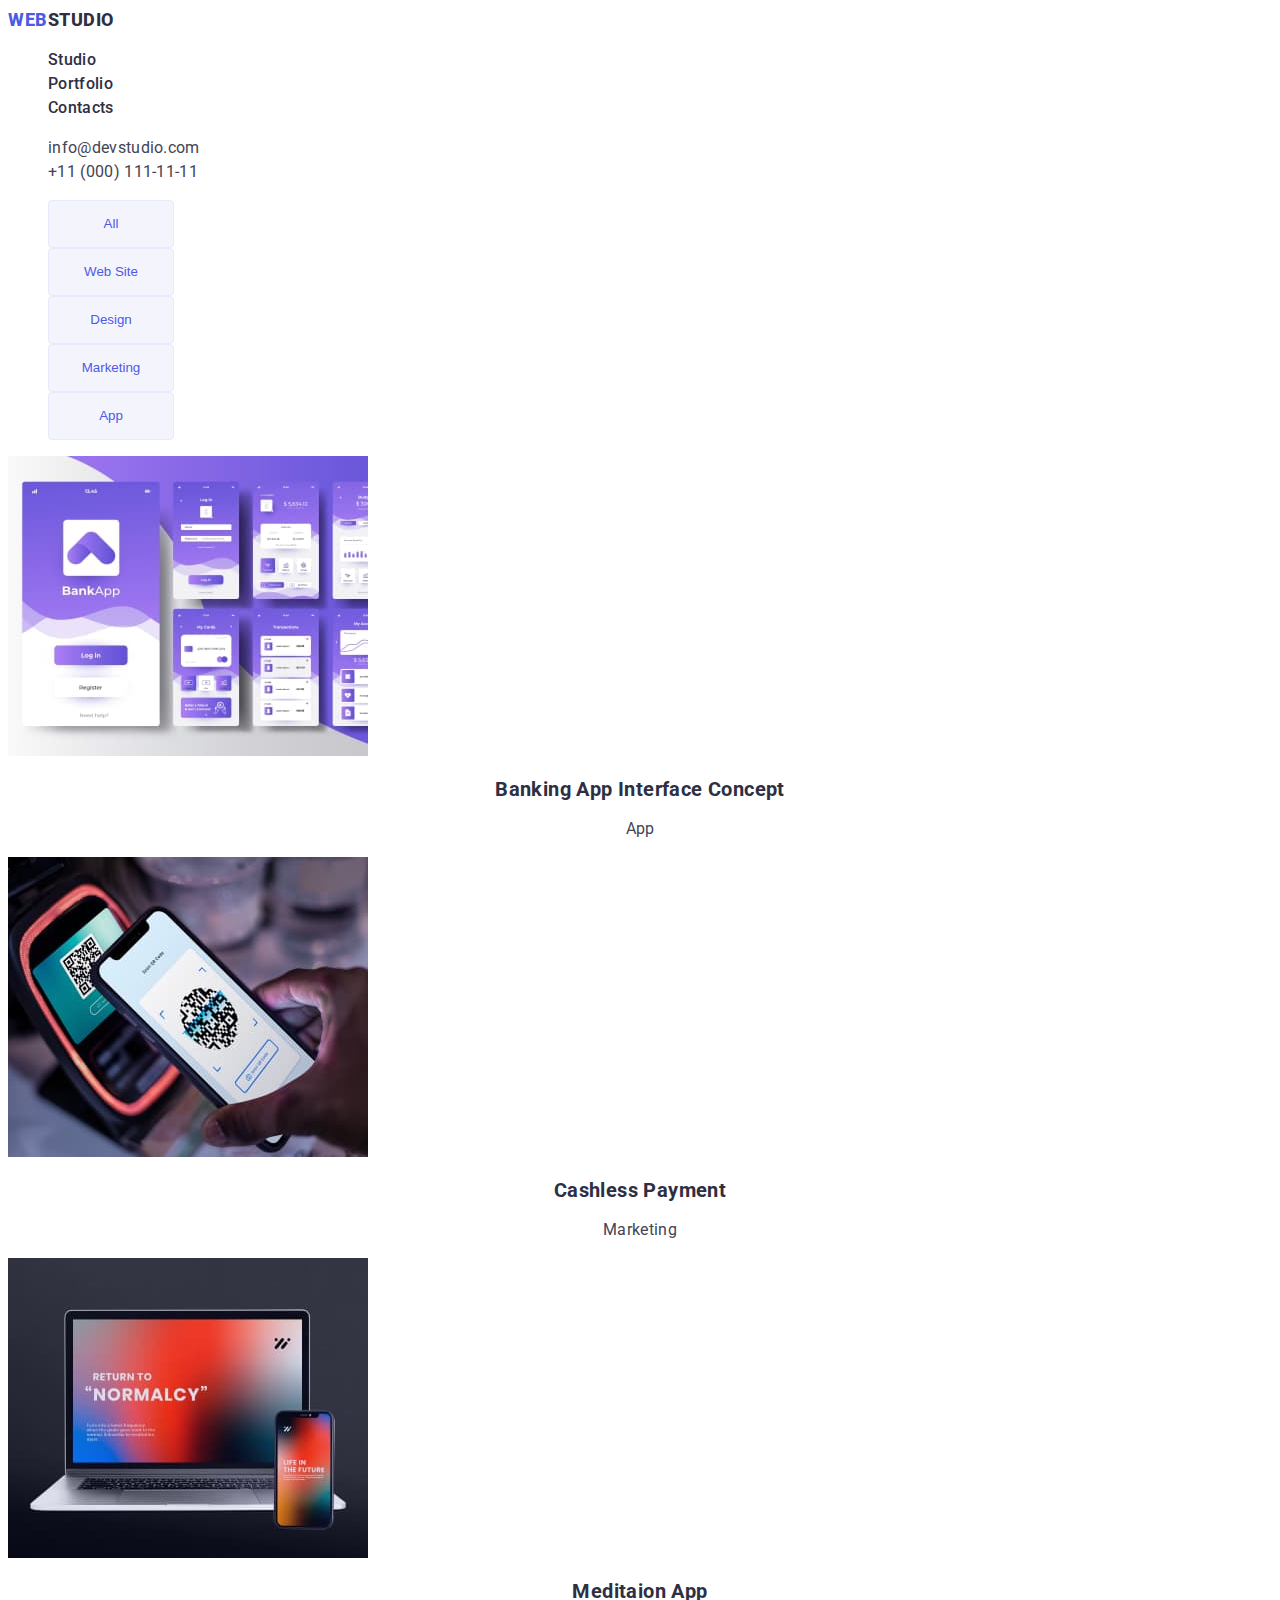
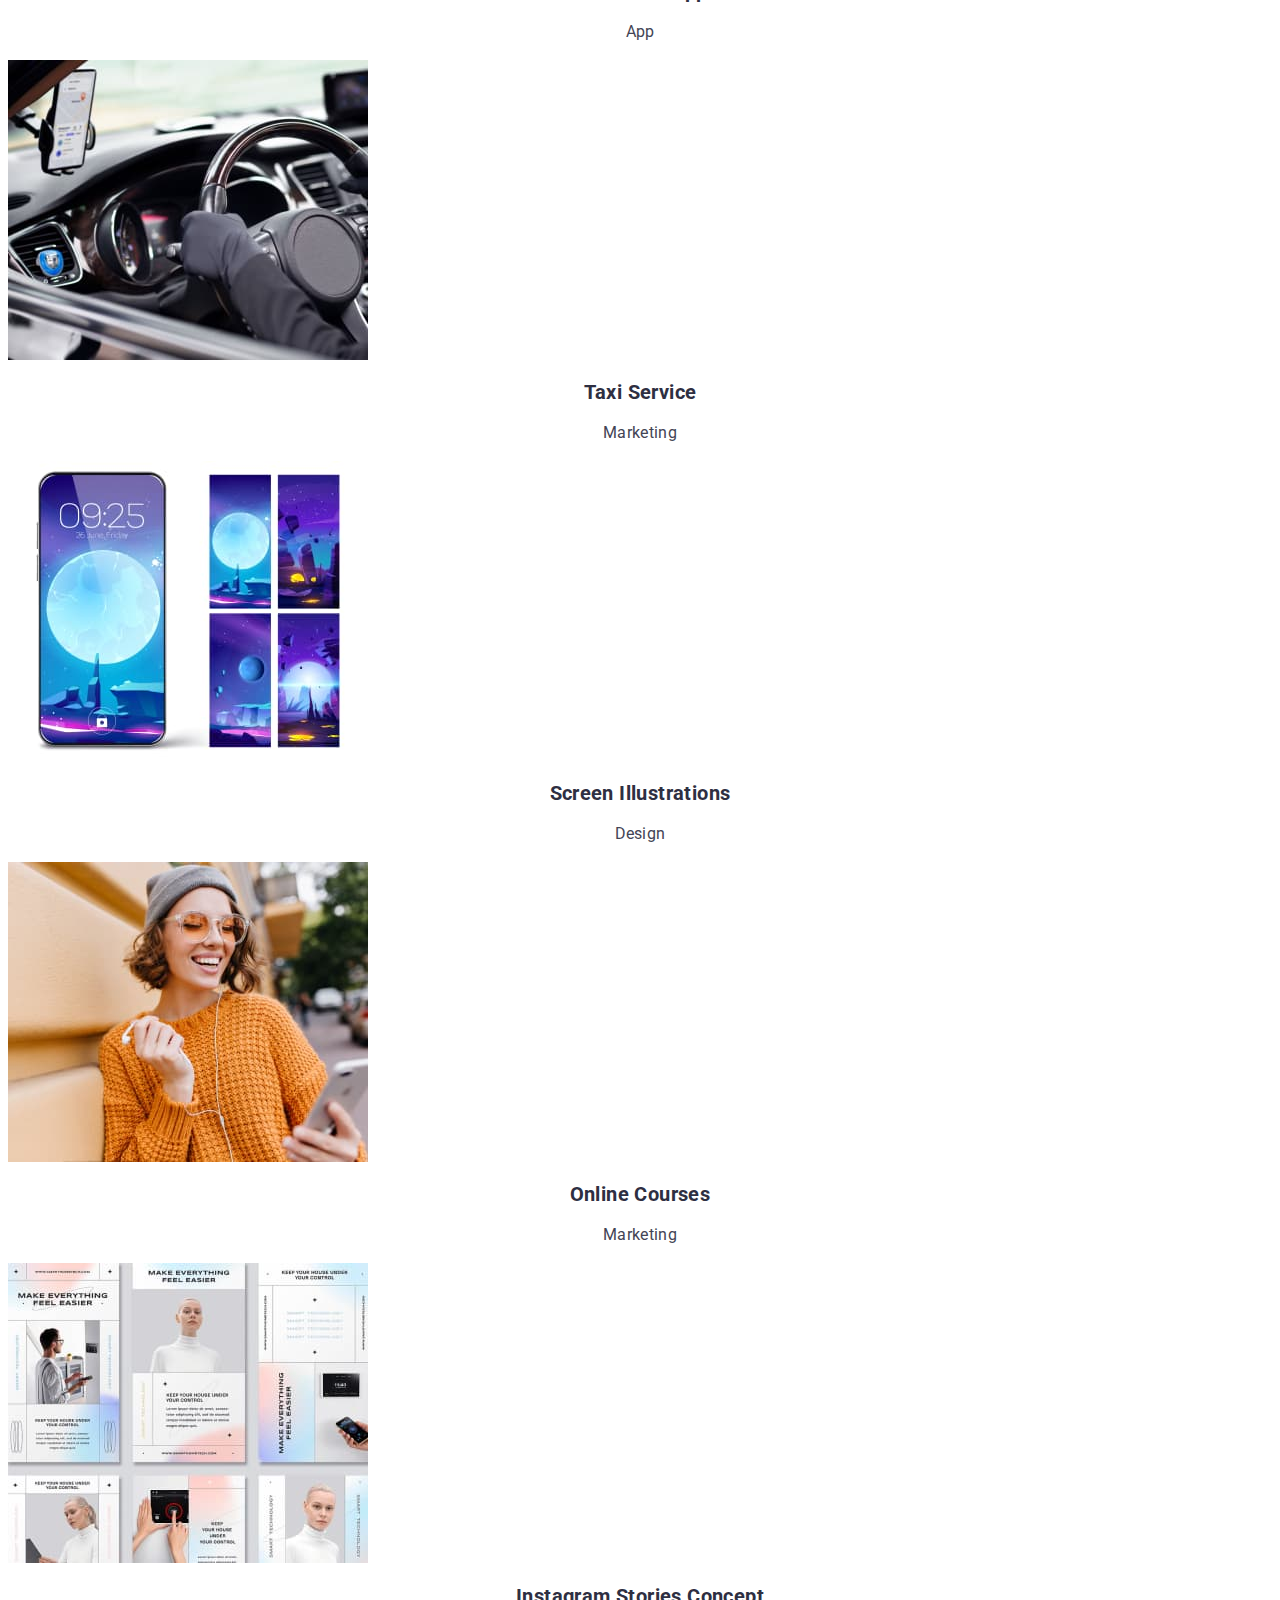
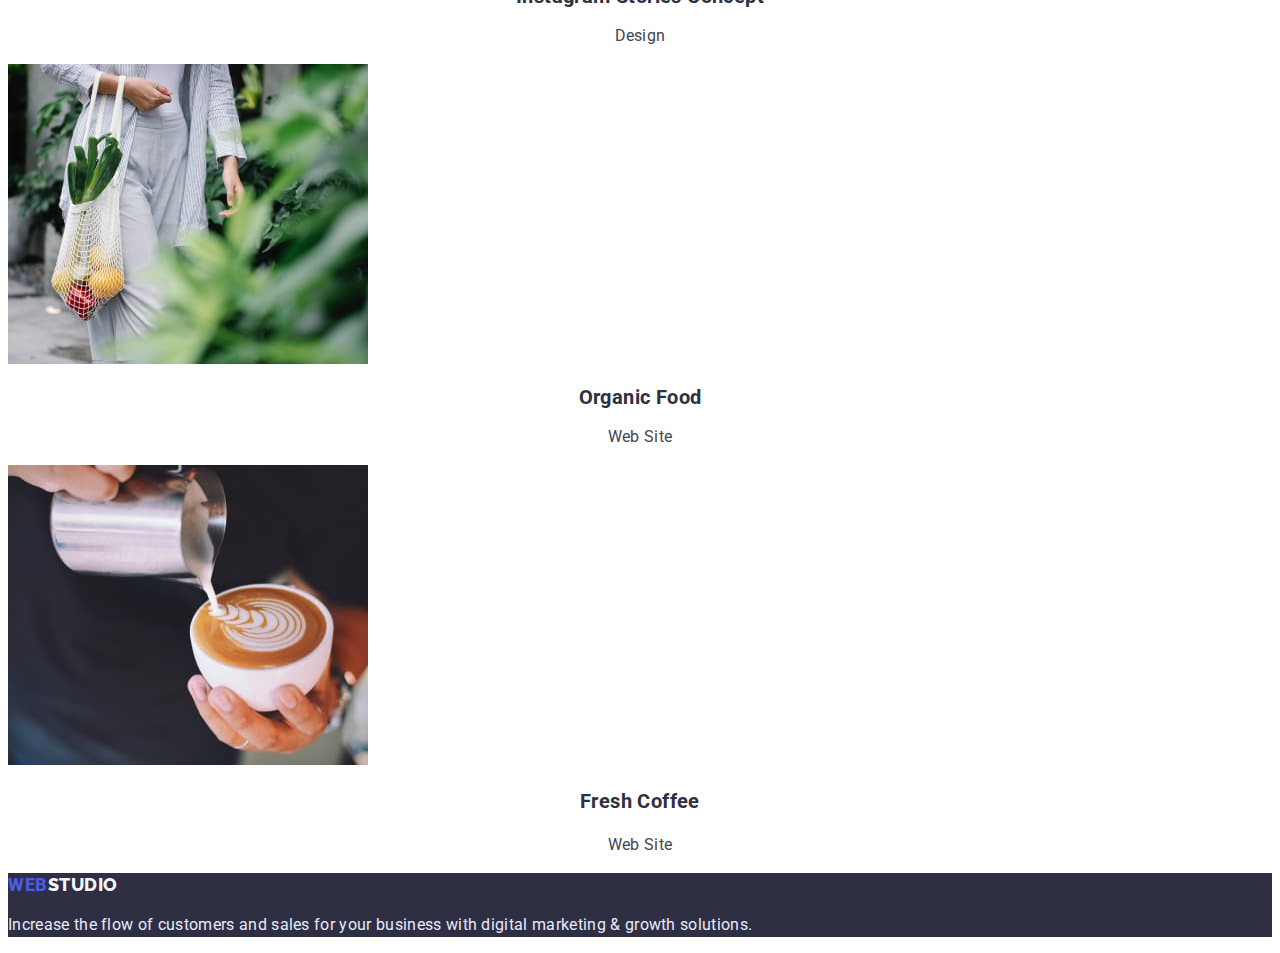
==== portfolio.html @ 678f401e "Initial commit" ====
<!DOCTYPE html>
<html lang="en">
  <head>
    <meta charset="UTF-8" />
    <meta http-equiv="X-UA-Compatible" content="IE=edge" />
    <meta name="viewport" content="width=device-width, initial-scale=1.0" />
    <title>WebStudio</title>
    <link rel="preconnect" href="https://fonts.googleapis.com" />
    <link rel="preconnect" href="https://fonts.gstatic.com" crossorigin />
    <link
      href="https://fonts.googleapis.com/css2?family=Raleway:wght@400;500;600;700;800;900&family=Roboto:wght@400;500;700;900&display=swap"
      rel="stylesheet"
    />
    <link rel="stylesheet" href="./css/styles.css" />
  </head>

  <!-- body -->
  <body>
    <header class="header">
      <nav class="menu">
        <a class="logo link" href="./index.html"
        >Web<span class="header-logo-studio">Studio</span>
      </a>
        <ul class="list">
          <li class="menu-item">
            <a class="menu-link link" href="./index.html">Studio</a>
          </li>
          <li class="menu-item">
            <a class="menu-link link" href="./portfolio.html">Portfolio</a>
          </li>
          <li class="menu-item">
            <a class="menu-link link" href="">Contacts</a>
          </li>
        </ul>
      </nav>

      <!-- contacts -->
      <address class="address">
        <ul class="list">
          <li>
            <a class="mail link" href="mailto:info@devstudio.com"
              >info@devstudio.com</a
            >
          </li>
          <li>
            <a class="phone-number link" href="tel:+110001111111"
              >+11 (000) 111-11-11</a
            >
          </li>
        </ul>
      </address>
    </header>
<!-- MAIN -->
    <main>
      <h1 hidden>Portfolio</h1>
      <section>
        <ul class="list">
          <li><button class="portfolio-buttons" type="button">All</button></li>
          <li><button class="portfolio-buttons" type="button">Web Site</button></li>
          <li><button class="portfolio-buttons" type="button">Design</button></li>
          <li><button class="portfolio-buttons" type="button">Marketing</button></li>
          <li><button class="portfolio-buttons" type="button">App</button></li>
        </ul>

        <ui class="list">
          <li>
            <img
              src="./images/project/banking-app.jpg"
              alt="Banking App Interface"
              width="360"
              height="300"
            />
            <h2 class="team-text">Banking App Interface Concept</h2>
            <p class="team-secondary-text">App</p>
          </li>
          <li>
            <img
              src="./images/project/cashless-payment.jpg"
              alt="bank terminal"
              width="360"
              height="300"
            />
            <h2 class="team-text">Cashless Payment</h2>
            <p class="team-secondary-text">Marketing</p>
          </li>
          <li>
            <img
              src="./images/project/meditaion.jpg"
              alt="app"
              width="360"
              height="300"
            />
            <h2 class="team-text">Meditaion App</h2>
            <p class="team-secondary-text">App</p>
          </li>
          <li>
            <img
              src="./images/project/driver.jpg"
              alt="the driver"
              width="360"
              height="300"
            />
            <h2 class="team-text">Taxi Service</h2>
            <p class="team-secondary-text">Marketing</p>
          </li>
          <li>
            <img
              src="./images/project/cellphone.jpg"
              alt="Screen Illustrations"
              width="360"
              height="300"
            />
            <h2 class="team-text">Screen Illustrations</h2>
            <p class="team-secondary-text">Design</p>
          </li>
          <li>
            <img
              src="./images/project/girl.jpg"
              alt="happy girl"
              width="360"
              height="300"
            />
            <h2 class="team-text">Online Courses</h2>
            <p class="team-secondary-text">Marketing</p>
          </li>
          <li>
            <img
              src="./images/project/instagram.jpg"
              alt="Instagram content"
              width="360"
              height="300"
            />
            <h2 class="team-text">Instagram Stories Concept</h2>
            <p class="team-secondary-text">Design</p>
          </li>
          <li>
            <img
              src="./images/project/food.jpg"
              alt="a bag of vegetables"
              width="360"
              height="300"
            />
            <h2 class="team-text">Organic Food</h2>
            <p class="team-secondary-text">Web Site</p>
          </li>
          <li>
            <img src="./images/project/coffee.jpg" alt="coffee" />
            <h3 class="team-text">Fresh Coffee</h3>
            <p class="team-secondary-text">Web Site</p>
          </li>
        </ul>
      </section>
    </main>
    <footer class="footer">
      <a class="logo link" href="./index.html"
        >Web<span class="footer-logo-studio">Studio</span>
      </a>
      <p class="footer-text-description">
        Increase the flow of customers and sales for your business with digital
        marketing & growth solutions.
      </p>
    </footer>
  </body>
</html>
---- css/styles.css ----
/* крапка у списку */
.list {
  list-style: none;
}
/* підкреслення */
.link {
  text-decoration: none;
}
:root {
  --main-background-color: #ffffff;
  --footer-beckgrond-color: #2e2f42;
  --team-section-color: #f4f4fd;
  --hover-focus-color: #404bbf;
  --title-color: #2e2f42;
  --text-color: #434455;
  --text-footer-color: #e7e9fc;
  --blue-text-color: #4d5ae5;
}
body {
  font-family: "Roboto", sans-serif;
  font-size: 16px;

  background-color: var(--main-background-color);
}

.menu-link {
  font-weight: 500;
  font-size: 16px;
  line-height: 1.5;
  letter-spacing: 0.02em;
  color: var(--title-color);
}
.menu-link:hover,
.menu-link:focus {
  color: var(--hover-focus-color);
}

.header {
}

.pege-nav {
}
/* ===============LOGO============== */
.logo {
  font-weight: 800;
  font-size: 18px;
  line-height: 1.33;
  display: flex;
  align-items: center;
  letter-spacing: 0.03em;
  text-transform: uppercase;
  color: var(--blue-text-color);
}

.header-logo-studio {
  font-weight: 800;
  font-size: 18px;
  line-height: 1.33;
  display: flex;
  align-items: center;
  letter-spacing: 0.03em;
  text-transform: uppercase;
  color: var(--title-color);
}
.footer-logo-studio {
  font-family: "Raleway";
  font-style: normal;
  font-weight: 800;
  font-size: 18px;
  line-height: 1.33;
  display: flex;
  align-items: center;
  letter-spacing: 0.03em;
  text-transform: uppercase;
  color: var(--team-section-color);
}

/* ===============/LOGO/============== */
.menu {
}
.menu-item {
}
/* ==========Contacts========= */
.address {
  font-style: normal;
}
.phone-number {
  font-size: 16px;
  line-height: 1.5;
  letter-spacing: 0.02em;
  color: var(--text-color);
}
.phone-number:hover,
.phone-number:focus {
  color: var(--hover-focus-color);
}

.mail {
  font-size: 16px;
  line-height: 1.5;
  letter-spacing: 0.02em;
  color: var(--text-color);
}

.mail:hover,
.mail:focus {
  color: var(--hover-focus-color);
}
/* ==========/Contacts/========= */
.button-main {
  font-weight: 500;
  font-size: 16px;
  line-height: 1.5;
  display: flex;
  align-items: center;
  letter-spacing: 0.04em;
  font-family: inherit;

  color: var(--main-background-color);
  background: var(--blue-text-color);
  box-shadow: 0px 4px 4px rgba(0, 0, 0, 0.15);
  border-radius: 4px;
  cursor: pointer;
}
.button-main:hover,
.button-main:focus {
  background: var(--hover-focus-color);
  box-shadow: 0px 4px 4px rgba(0, 0, 0, 0.15);
  border-radius: 4px;
}

.section-hero {
  background: var(--title-color);
}
.text-hero {
  font-weight: 700;
  font-size: 56px;
  line-height: 1.07;
  text-align: center;
  letter-spacing: 0.02em;
  color: var(--main-background-color);
}
.title-text {
  font-size: 36px;
  line-height: 1.11;
  text-align: center;
  letter-spacing: 0.02em;
  text-transform: capitalize;
  color: var(--title-color);
  text-align: center;
  text-transform: capitalize;
}

/* component */
.title-description {
  font-weight: 500;
  font-size: 20px;
  line-height: 1.2;
  letter-spacing: 0.02em;
  color: var(--title-color);
}

.text-description {
  font-weight: 400;
  font-size: 16px;
  line-height: 1.5;
  letter-spacing: 0.02em;
  color: var(--text-color);
}
.footer-text-description {
  font-weight: 400;
  font-size: 16px;
  line-height: 1.5;
  letter-spacing: 0.02em;
  color: var(--text-footer-color);
}
.footer {
  background-color: var(--footer-beckgrond-color);
}
/* ==============Team============ */
.team-section {
  background-color: var(--team-section-color);
}
.team-img {
  background-color: var(--main-background-color);
}
.team-text {
  font-size: 20px;
  line-height: 1.2;
  text-align: center;
  letter-spacing: 0.02em;
  color: var(--title-color);
}
.team-secondary-text {
  font-size: 16px;
  line-height: 1.5;
  text-align: center;
  letter-spacing: 0.02em;
  color: var(--text-color);
}

/* ========== portfolio========= */
.portfolio-buttons {
  color: var(--blue-text-color);
  display: flex;
  flex-direction: row;
  justify-content: center;
  align-items: center;
  padding: 12px 24px;
  width: 126px;
  height: 48px;
  background: var(--team-section-color);
  border: 1px solid var(--text-footer-color);
  border-radius: 4px;
  cursor: pointer;
}

.portfolio-buttons:hover,
.portfolio-buttons:focus {
  color: var(--main-background-color);
  background: var(--hover-focus-color);
  box-shadow: 0px 3px 1px rgba(0, 0, 0, 0.1), 0px 2px 1px rgba(0, 0, 0, 0.08),
    0px 2px 2px rgba(0, 0, 0, 0.12);
  border-radius: 4px;
}
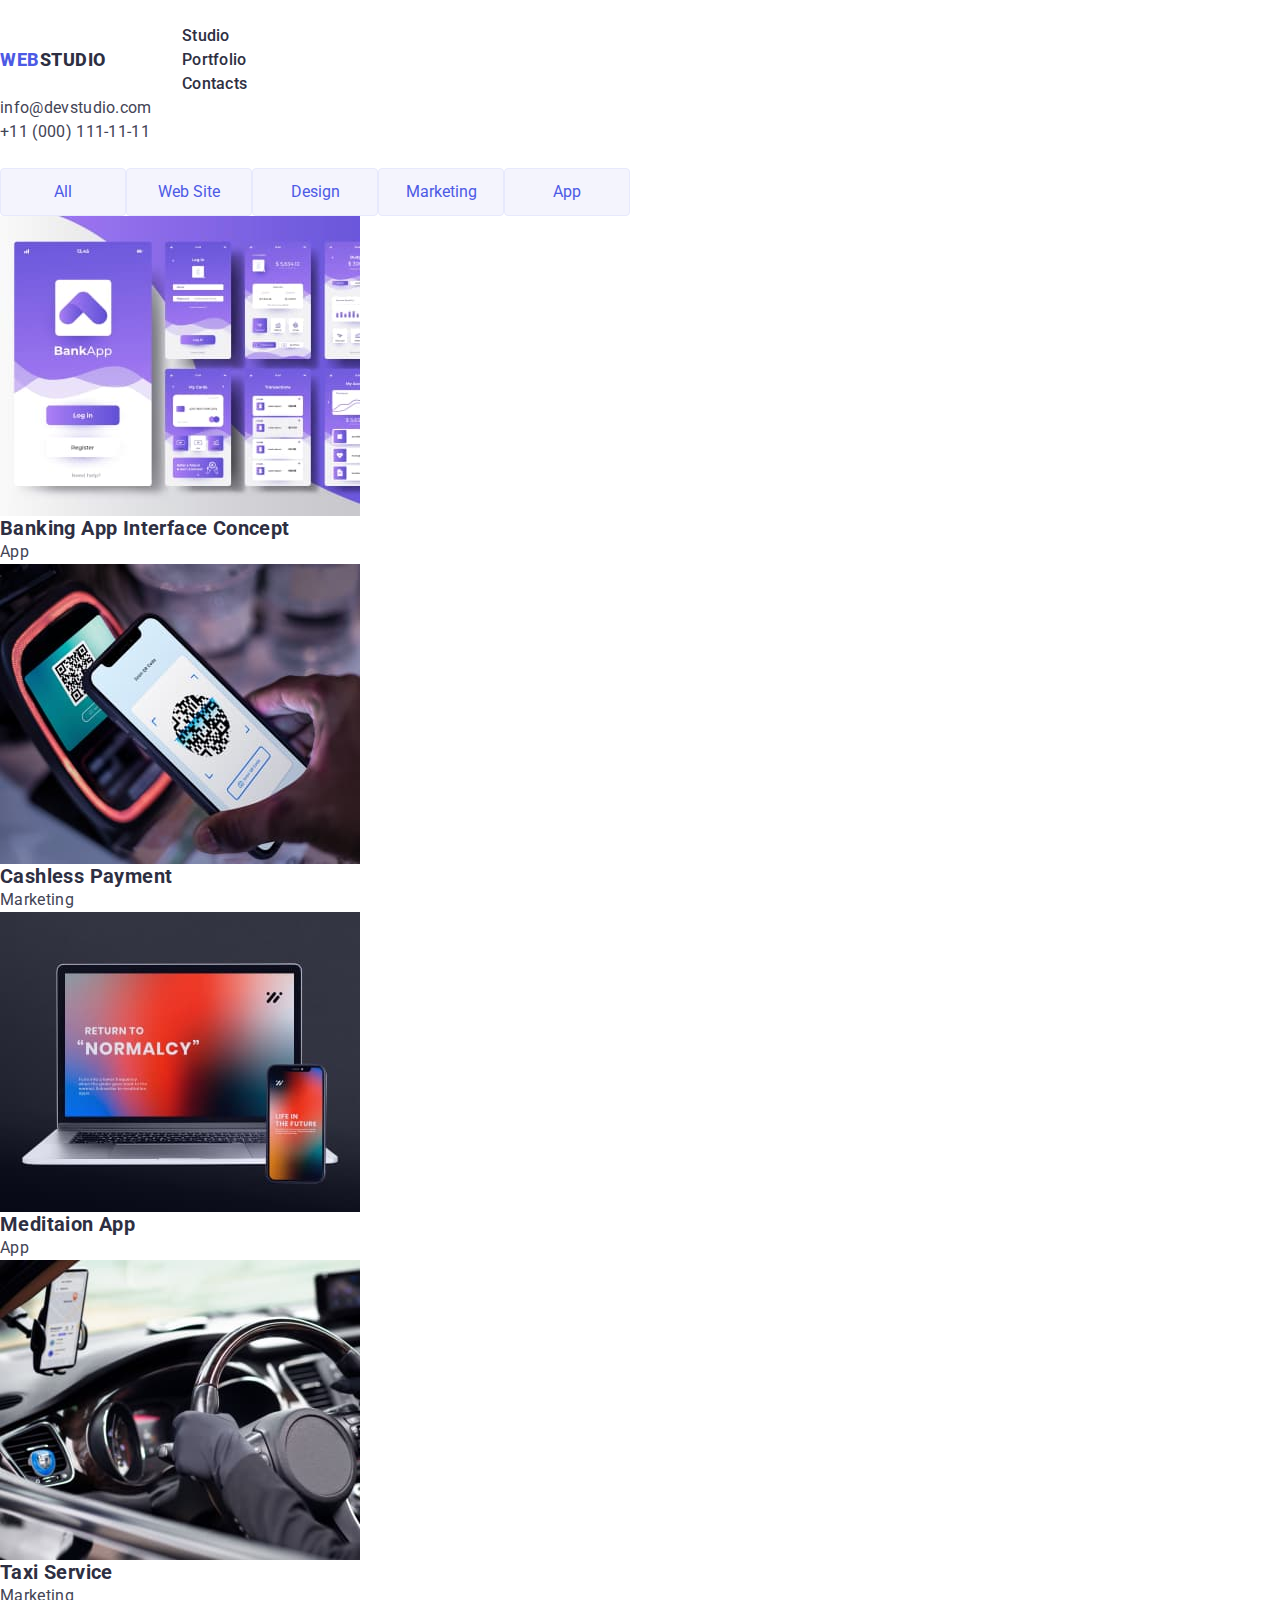
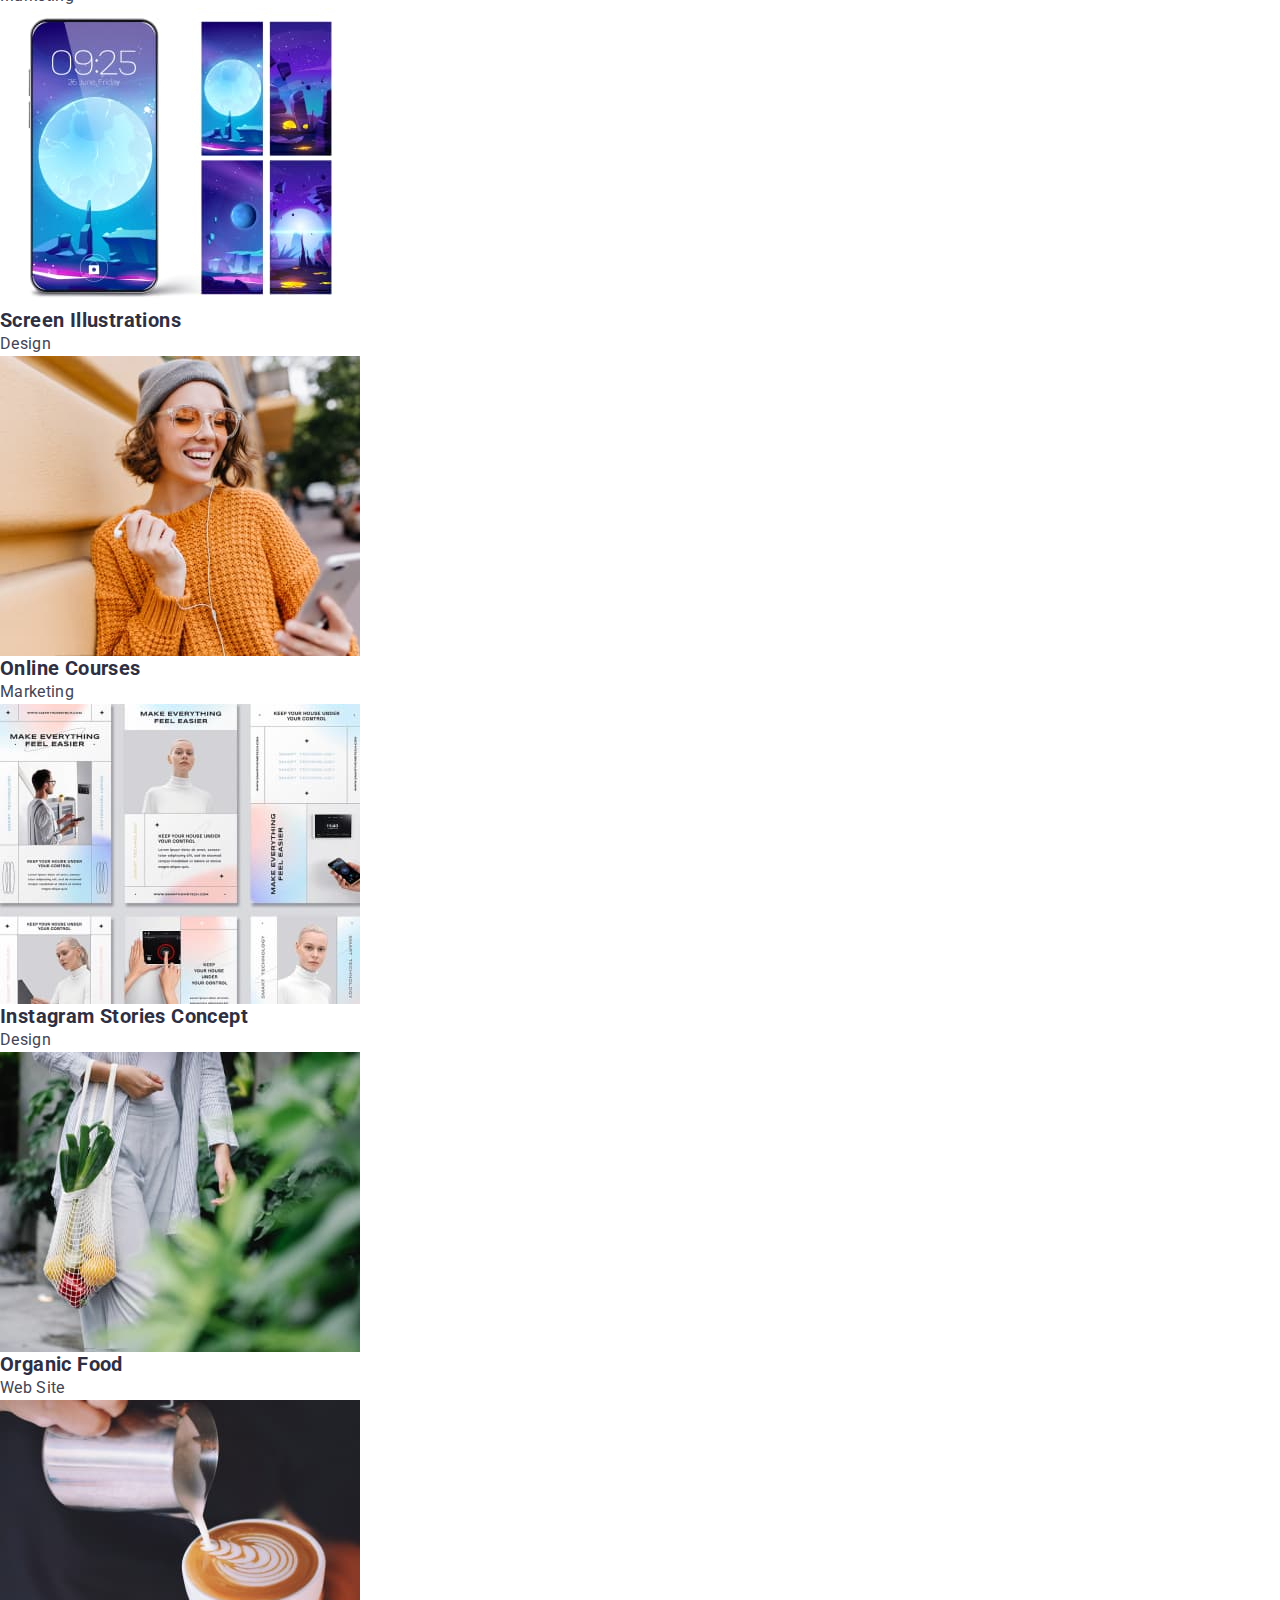
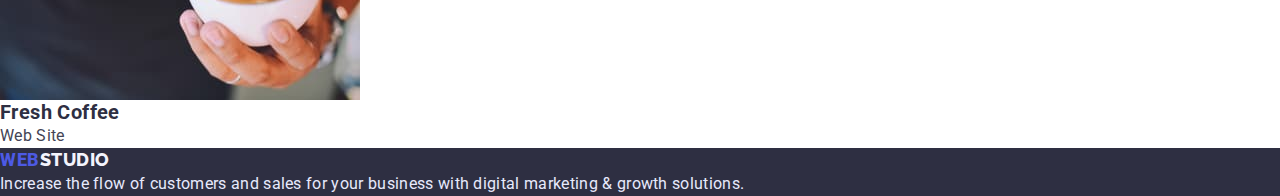
==== commit b6870889: "зміни" ====
--- a/portfolio.html
+++ b/portfolio.html
@@ -5,6 +5,9 @@
     <meta http-equiv="X-UA-Compatible" content="IE=edge" />
     <meta name="viewport" content="width=device-width, initial-scale=1.0" />
     <title>WebStudio</title>
+    <link href="
+https://cdn.jsdelivr.net/npm/modern-normalize@1.1.0/modern-normalize.min.css
+" rel="stylesheet">
     <link rel="preconnect" href="https://fonts.googleapis.com" />
     <link rel="preconnect" href="https://fonts.gstatic.com" crossorigin />
     <link
@@ -54,7 +57,7 @@
     <main>
       <h1 hidden>Portfolio</h1>
       <section>
-        <ul class="list">
+        <ul class="list main-portfolio-button">
           <li><button class="portfolio-buttons" type="button">All</button></li>
           <li><button class="portfolio-buttons" type="button">Web Site</button></li>
           <li><button class="portfolio-buttons" type="button">Design</button></li>
--- a/css/styles.css
+++ b/css/styles.css
@@ -16,6 +16,36 @@
   --text-footer-color: #e7e9fc;
   --blue-text-color: #4d5ae5;
 }
+h1,
+h2,
+h3,
+p {
+  margin-top: 0;
+  margin-bottom: 0;
+}
+ul,
+ol {
+  margin-top: 0;
+  margin-bottom: 0;
+  padding-left: 0;
+}
+img {
+  display: block;
+}
+button {
+  cursor: pointer;
+}
+.container {
+  width: 1158px;
+  margin-left: auto;
+  margin-bottom: auto;
+  padding-left: 15px;
+  padding-right: 15px;
+}
+.paeg-header-container {
+  display: flex;
+  align-items: center;
+}
 body {
   font-family: "Roboto", sans-serif;
   font-size: 16px;
@@ -25,7 +55,6 @@
 
 .menu-link {
   font-weight: 500;
-  font-size: 16px;
   line-height: 1.5;
   letter-spacing: 0.02em;
   color: var(--title-color);
@@ -35,11 +64,6 @@
   color: var(--hover-focus-color);
 }
 
-.header {
-}
-
-.pege-nav {
-}
 /* ===============LOGO============== */
 .logo {
   font-weight: 800;
@@ -50,6 +74,7 @@
   letter-spacing: 0.03em;
   text-transform: uppercase;
   color: var(--blue-text-color);
+  margin-right: 76px;
 }
 
 .header-logo-studio {
@@ -77,15 +102,26 @@
 
 /* ===============/LOGO/============== */
 .menu {
-}
-.menu-item {
+  display: flex;
+  align-items: center;
+}
+.flex-list {
+  display: flex;
+  align-items: center;
+}
+.menu-item:not(:last-child) {
+  margin-right: 40px;
 }
 /* ==========Contacts========= */
 .address {
   font-style: normal;
+  margin-left: auto;
+}
+.header {
+  padding-top: 24px;
+  padding-bottom: 24px;
 }
 .phone-number {
-  font-size: 16px;
   line-height: 1.5;
   letter-spacing: 0.02em;
   color: var(--text-color);
@@ -96,10 +132,10 @@
 }
 
 .mail {
-  font-size: 16px;
-  line-height: 1.5;
-  letter-spacing: 0.02em;
-  color: var(--text-color);
+  line-height: 1.5;
+  letter-spacing: 0.02em;
+  color: var(--text-color);
+  margin-right: 40px;
 }
 
 .mail:hover,
@@ -109,7 +145,6 @@
 /* ==========/Contacts/========= */
 .button-main {
   font-weight: 500;
-  font-size: 16px;
   line-height: 1.5;
   display: flex;
   align-items: center;
@@ -120,7 +155,6 @@
   background: var(--blue-text-color);
   box-shadow: 0px 4px 4px rgba(0, 0, 0, 0.15);
   border-radius: 4px;
-  cursor: pointer;
 }
 .button-main:hover,
 .button-main:focus {
@@ -143,11 +177,10 @@
 .title-text {
   font-size: 36px;
   line-height: 1.11;
-  text-align: center;
+
   letter-spacing: 0.02em;
   text-transform: capitalize;
   color: var(--title-color);
-  text-align: center;
   text-transform: capitalize;
 }
 
@@ -162,14 +195,14 @@
 
 .text-description {
   font-weight: 400;
-  font-size: 16px;
+
   line-height: 1.5;
   letter-spacing: 0.02em;
   color: var(--text-color);
 }
 .footer-text-description {
   font-weight: 400;
-  font-size: 16px;
+
   line-height: 1.5;
   letter-spacing: 0.02em;
   color: var(--text-footer-color);
@@ -187,14 +220,12 @@
 .team-text {
   font-size: 20px;
   line-height: 1.2;
-  text-align: center;
   letter-spacing: 0.02em;
   color: var(--title-color);
 }
 .team-secondary-text {
-  font-size: 16px;
-  line-height: 1.5;
-  text-align: center;
+  line-height: 1.5;
+
   letter-spacing: 0.02em;
   color: var(--text-color);
 }
@@ -212,7 +243,6 @@
   background: var(--team-section-color);
   border: 1px solid var(--text-footer-color);
   border-radius: 4px;
-  cursor: pointer;
 }
 
 .portfolio-buttons:hover,
@@ -223,3 +253,6 @@
     0px 2px 2px rgba(0, 0, 0, 0.12);
   border-radius: 4px;
 }
+.main-portfolio-button {
+  display: flex;
+}
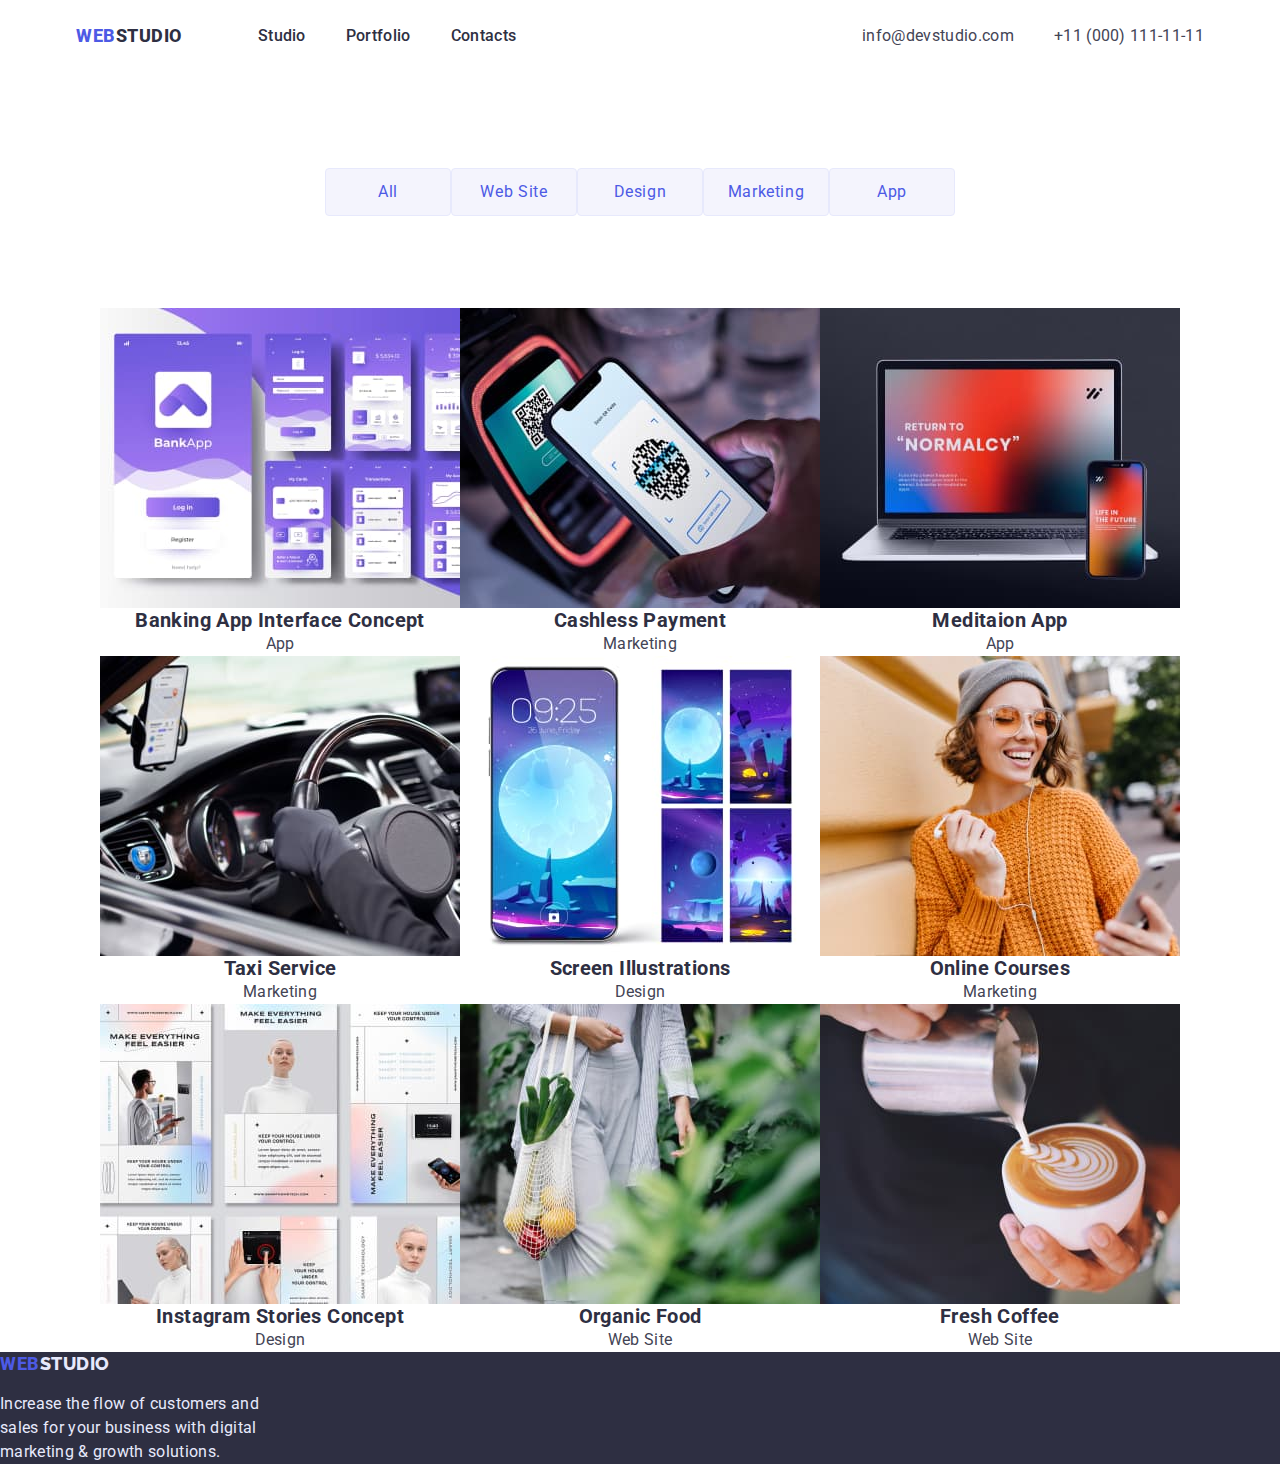
==== commit b29e8685: "main" ====
--- a/portfolio.html
+++ b/portfolio.html
@@ -20,52 +20,55 @@
   <!-- body -->
   <body>
     <header class="header">
-      <nav class="menu">
-        <a class="logo link" href="./index.html"
-        >Web<span class="header-logo-studio">Studio</span>
-      </a>
-        <ul class="list">
-          <li class="menu-item">
-            <a class="menu-link link" href="./index.html">Studio</a>
-          </li>
-          <li class="menu-item">
-            <a class="menu-link link" href="./portfolio.html">Portfolio</a>
-          </li>
-          <li class="menu-item">
-            <a class="menu-link link" href="">Contacts</a>
-          </li>
-        </ul>
-      </nav>
-
-      <!-- contacts -->
-      <address class="address">
-        <ul class="list">
-          <li>
-            <a class="mail link" href="mailto:info@devstudio.com"
-              >info@devstudio.com</a
-            >
-          </li>
-          <li>
-            <a class="phone-number link" href="tel:+110001111111"
-              >+11 (000) 111-11-11</a
-            >
-          </li>
-        </ul>
-      </address>
+      <div class="container page-header-container">
+        <nav class="menu">
+          <a class="logo link" href="./index.html"
+            >Web<span class="header-logo-studio">Studio</span>
+          </a>
+          <ul class="list flex-list">
+            <li class="menu-item">
+              <a class="menu-link link" href="./index.html">Studio</a>
+            </li>
+            <li class="menu-item">
+              <a class="menu-link link" href="./portfolio.html">Portfolio</a>
+            </li>
+            <li class="menu-item">
+              <a class="menu-link link" href="">Contacts</a>
+            </li>
+          </ul>
+        </nav>
+        <!-- contacts -->
+        <address class="address">
+          <ul class="list flex-list">
+            <li>
+              <a class="mail link" href="mailto:info@devstudio.com"
+                >info@devstudio.com</a
+              >
+            </li>
+            <li>
+              <a class="phone-number link" href="tel:+110001111111"
+                >+11 (000) 111-11-11</a
+              >
+            </li>
+          </ul>
+        </address>
+      </div>
     </header>
 <!-- MAIN -->
     <main>
       <h1 hidden>Portfolio</h1>
       <section>
-        <ul class="list main-portfolio-button">
+        <div class="portfolio-buttons-conyainer">
+        <ul class="list flex-list container">
           <li><button class="portfolio-buttons" type="button">All</button></li>
           <li><button class="portfolio-buttons" type="button">Web Site</button></li>
           <li><button class="portfolio-buttons" type="button">Design</button></li>
           <li><button class="portfolio-buttons" type="button">Marketing</button></li>
           <li><button class="portfolio-buttons" type="button">App</button></li>
         </ul>
+        </div>
 
-        <ui class="list">
+        <ui class="list flex-list container">
           <li>
             <img
               src="./images/project/banking-app.jpg"
--- a/css/styles.css
+++ b/css/styles.css
@@ -8,7 +8,7 @@
 }
 :root {
   --main-background-color: #ffffff;
-  --footer-beckgrond-color: #2e2f42;
+  --footer-beckground-color: #2e2f42;
   --team-section-color: #f4f4fd;
   --hover-focus-color: #404bbf;
   --title-color: #2e2f42;
@@ -38,18 +38,17 @@
 .container {
   width: 1158px;
   margin-left: auto;
-  margin-bottom: auto;
+  margin-right: auto;
   padding-left: 15px;
   padding-right: 15px;
 }
-.paeg-header-container {
+.page-header-container {
   display: flex;
   align-items: center;
 }
 body {
   font-family: "Roboto", sans-serif;
   font-size: 16px;
-
   background-color: var(--main-background-color);
 }
 
@@ -97,7 +96,7 @@
   align-items: center;
   letter-spacing: 0.03em;
   text-transform: uppercase;
-  color: var(--team-section-color);
+  color: var(--text-footer-color);
 }
 
 /* ===============/LOGO/============== */
@@ -108,6 +107,8 @@
 .flex-list {
   display: flex;
   align-items: center;
+  flex-wrap: wrap;
+  justify-content: center;
 }
 .menu-item:not(:last-child) {
   margin-right: 40px;
@@ -143,6 +144,26 @@
   color: var(--hover-focus-color);
 }
 /* ==========/Contacts/========= */
+
+/* ---------------HERO--------------- */
+.section-hero {
+  background: var(--title-color);
+  padding-top: 188px;
+  padding-bottom: 188px;
+}
+.text-hero {
+  font-weight: 700;
+  font-size: 56px;
+  line-height: 1.07;
+  letter-spacing: 0.02em;
+  color: var(--main-background-color);
+  margin-right: auto;
+  margin-left: auto;
+  width: 496px;
+  padding-bottom: 48px;
+  text-align: center;
+}
+
 .button-main {
   font-weight: 500;
   line-height: 1.5;
@@ -155,6 +176,12 @@
   background: var(--blue-text-color);
   box-shadow: 0px 4px 4px rgba(0, 0, 0, 0.15);
   border-radius: 4px;
+  padding-top: 16px;
+  padding-bottom: 16px;
+  padding-left: 32px;
+  padding-right: 32px;
+  margin-left: auto;
+  margin-right: auto;
 }
 .button-main:hover,
 .button-main:focus {
@@ -163,74 +190,117 @@
   border-radius: 4px;
 }
 
-.section-hero {
-  background: var(--title-color);
-}
-.text-hero {
-  font-weight: 700;
-  font-size: 56px;
-  line-height: 1.07;
-  text-align: center;
-  letter-spacing: 0.02em;
-  color: var(--main-background-color);
-}
-.title-text {
-  font-size: 36px;
-  line-height: 1.11;
-
-  letter-spacing: 0.02em;
-  text-transform: capitalize;
-  color: var(--title-color);
-  text-transform: capitalize;
-}
-
-/* component */
+/* ------------------/HERO/------------ */
+/* ==================Section2========== */
+.secondary-flex-list {
+  display: flex;
+  align-items: center;
+  justify-content: center;
+}
+.secondary-section {
+  padding-top: 120px;
+  padding-bottom: 120px;
+}
 .title-description {
   font-weight: 500;
   font-size: 20px;
   line-height: 1.2;
   letter-spacing: 0.02em;
   color: var(--title-color);
-}
-
+  margin-bottom: 8px;
+}
 .text-description {
   font-weight: 400;
-
   line-height: 1.5;
   letter-spacing: 0.02em;
   color: var(--text-color);
 }
-.footer-text-description {
-  font-weight: 400;
-
-  line-height: 1.5;
-  letter-spacing: 0.02em;
-  color: var(--text-footer-color);
-}
-.footer {
-  background-color: var(--footer-beckgrond-color);
-}
+.secondary-section-list:not(:last-child) {
+  margin-right: 24px;
+}
+
+/* ==================/Section2/======== */
+/* ============What are we doing======= */
+.works-container {
+  padding-top: 120px;
+  padding-bottom: 120px;
+}
+
+.title-text {
+  font-size: 36px;
+  line-height: 1.11;
+  letter-spacing: 0.02em;
+  text-transform: capitalize;
+  color: var(--title-color);
+  text-transform: capitalize;
+  margin-bottom: 72px;
+  margin-left: auto;
+  margin-right: auto;
+  width: 496px;
+  text-align: center;
+}
+.works-container-list:not(:last-child) {
+  margin-right: 24px;
+}
+
+/* ===========/What are we doing/====== */
+
 /* ==============Team============ */
+.team-container {
+  padding-top: 120px;
+  padding-bottom: 120px;
+}
 .team-section {
   background-color: var(--team-section-color);
 }
 .team-img {
   background-color: var(--main-background-color);
 }
+.team-img:not(:last-child) {
+  margin-right: 24px;
+}
+
 .team-text {
   font-size: 20px;
   line-height: 1.2;
   letter-spacing: 0.02em;
   color: var(--title-color);
+  margin-left: auto;
+  margin-right: auto;
+  text-align: center;
 }
 .team-secondary-text {
   line-height: 1.5;
-
   letter-spacing: 0.02em;
   color: var(--text-color);
-}
-
-/* ========== portfolio========= */
+  text-align: center;
+  margin-left: auto;
+  margin-right: auto;
+}
+.team-card-wrapper {
+  padding-top: 32px;
+}
+/* ==============/Team/============ */
+/* ============footer============= */
+.footer-text-description {
+  font-weight: 400;
+  line-height: 1.5;
+  letter-spacing: 0.02em;
+  color: var(--text-footer-color);
+  width: 264px;
+  padding-top: 16px;
+}
+.footer {
+  background-color: var(--footer-beckground-color);
+}
+.footer-container {
+  padding-top: 100px;
+  padding-bottom: 100px;
+}
+/* ============/footer/============= */
+
+/* ========== PORTFOLIO===+++====== */
+/* ===========portfolio-buttons===== */
 .portfolio-buttons {
   color: var(--blue-text-color);
   display: flex;
@@ -243,6 +313,12 @@
   background: var(--team-section-color);
   border: 1px solid var(--text-footer-color);
   border-radius: 4px;
+  line-height: 24px;
+  display: flex;
+  align-items: center;
+  text-align: center;
+  letter-spacing: 0.04em;
+  color: #4d5ae5;
 }
 
 .portfolio-buttons:hover,
@@ -253,6 +329,9 @@
     0px 2px 2px rgba(0, 0, 0, 0.12);
   border-radius: 4px;
 }
-.main-portfolio-button {
-  display: flex;
-}
+.portfolio-buttons-conyainer {
+  padding-top: 96px;
+  padding-bottom: 92px;
+}
+/* ===========//portfolio-buttons//===== */
+/* ==========//PORTFOLIO//============ */
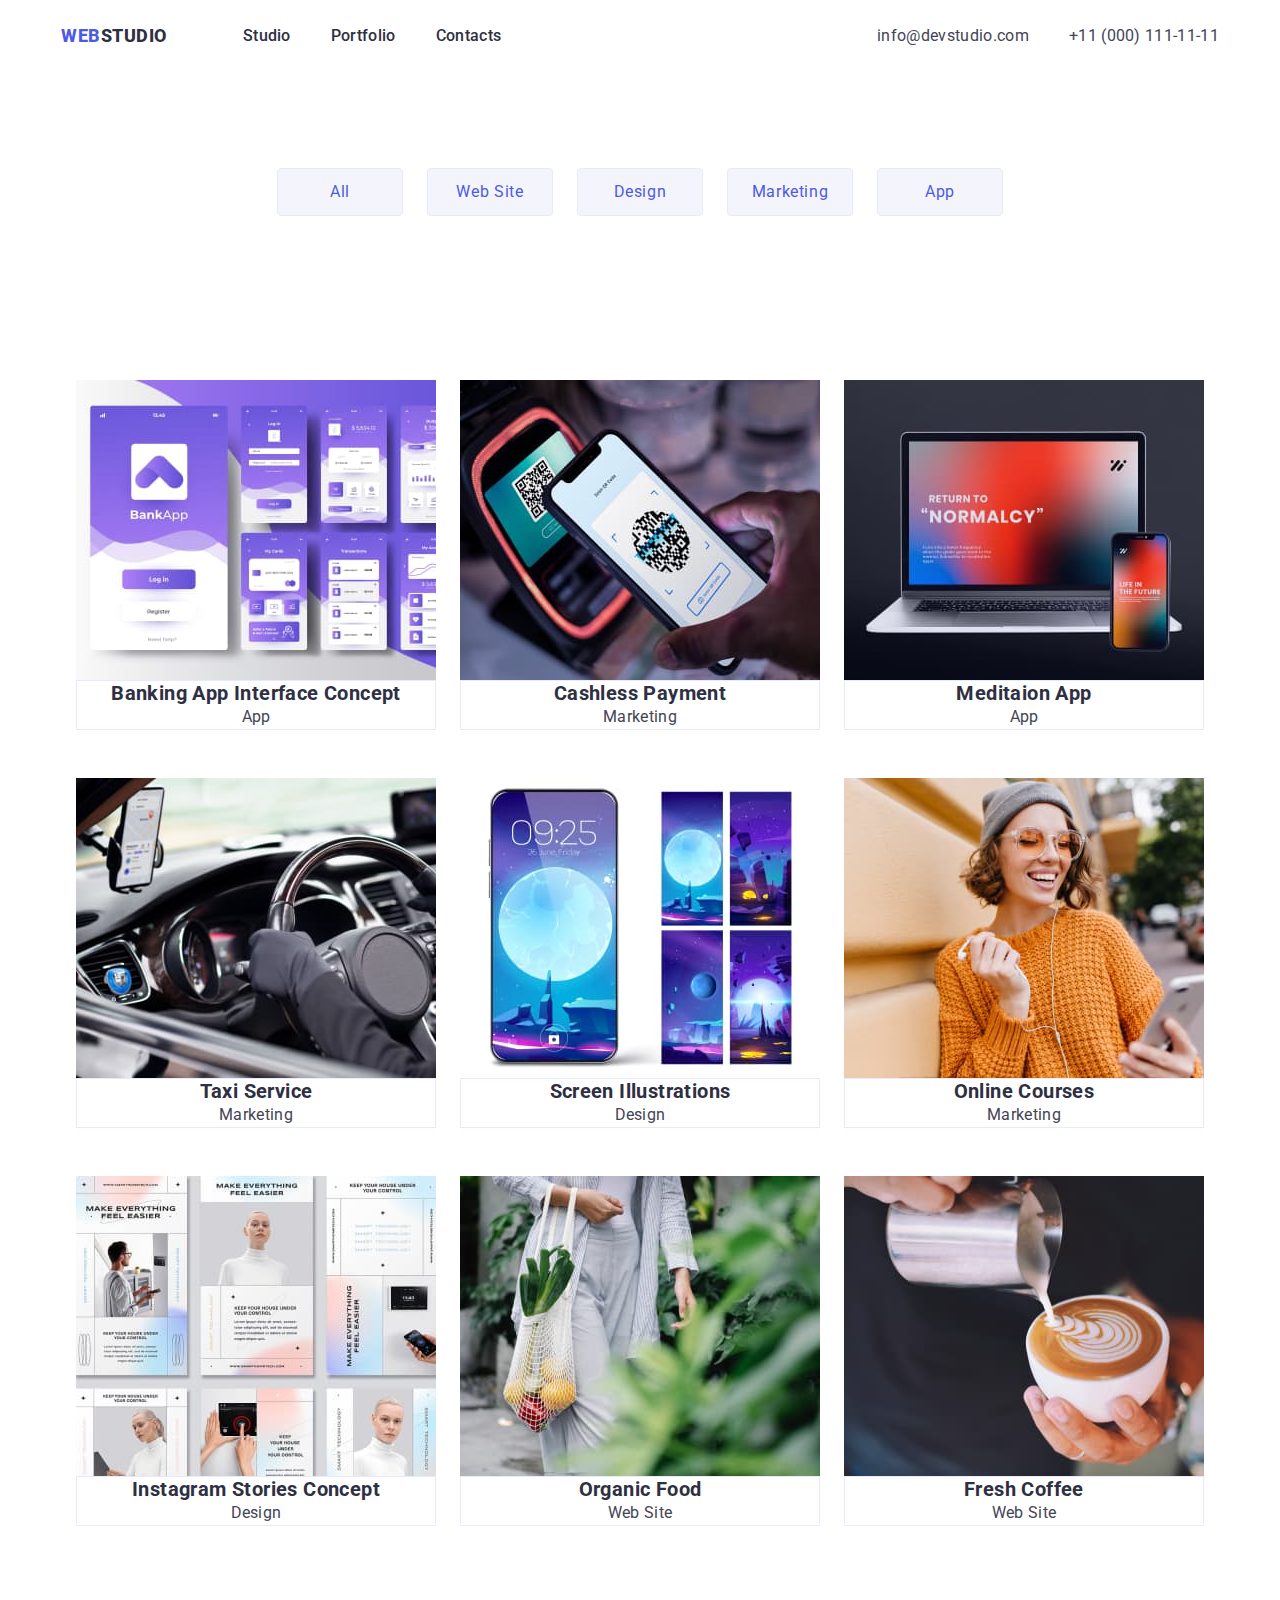
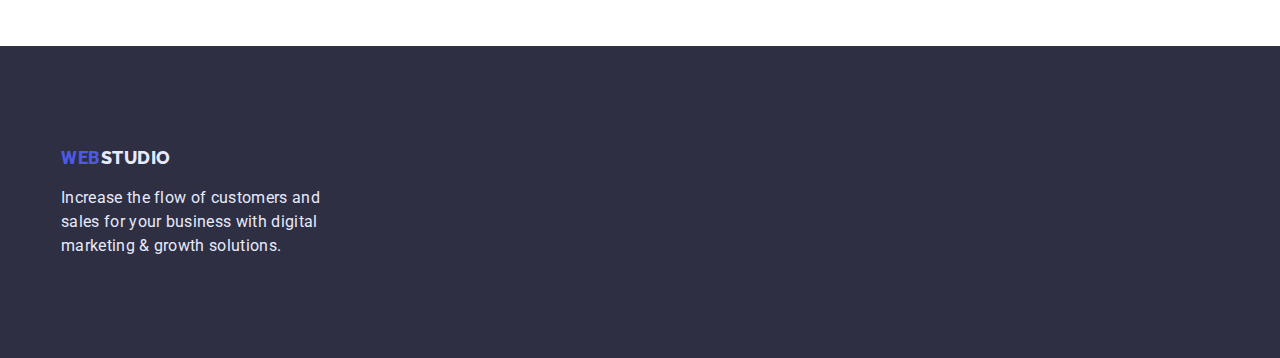
==== commit 00af735f: "зміни" ====
--- a/portfolio.html
+++ b/portfolio.html
@@ -59,112 +59,137 @@
       <h1 hidden>Portfolio</h1>
       <section>
         <div class="portfolio-buttons-conyainer">
-        <ul class="list flex-list container">
-          <li><button class="portfolio-buttons" type="button">All</button></li>
-          <li><button class="portfolio-buttons" type="button">Web Site</button></li>
-          <li><button class="portfolio-buttons" type="button">Design</button></li>
-          <li><button class="portfolio-buttons" type="button">Marketing</button></li>
-          <li><button class="portfolio-buttons" type="button">App</button></li>
+        <ul class="list flex-list container ">
+          <li class="list-buttons"><button class="portfolio-buttons" type="button">All</button></li>
+          <li class="list-buttons"><button class="portfolio-buttons" type="button">Web Site</button></li>
+          <li class="list-buttons"><button class="portfolio-buttons" type="button">Design</button></li>
+          <li class="list-buttons"><button class="portfolio-buttons" type="button">Marketing</button></li>
+          <li class="list-buttons"><button class="portfolio-buttons" type="button">App</button></li>
         </ul>
         </div>
-
-        <ui class="list flex-list container">
-          <li>
+<!-- Project Card  -->
+<div class="project-card-conteiner container">
+        <ui class="list flex-list test" >
+          <li class="project-card-list">
             <img
               src="./images/project/banking-app.jpg"
               alt="Banking App Interface"
               width="360"
               height="300"
             />
+          <div class="card-border">
             <h2 class="team-text">Banking App Interface Concept</h2>
             <p class="team-secondary-text">App</p>
+          </div>
           </li>
-          <li>
+          <li class="project-card-list">
             <img
               src="./images/project/cashless-payment.jpg"
               alt="bank terminal"
               width="360"
               height="300"
             />
+            <div class="card-border">
             <h2 class="team-text">Cashless Payment</h2>
             <p class="team-secondary-text">Marketing</p>
+            </div>
           </li>
-          <li>
+          <li class="project-card-list">
             <img
               src="./images/project/meditaion.jpg"
               alt="app"
               width="360"
               height="300"
             />
+            <div class="card-border">
             <h2 class="team-text">Meditaion App</h2>
             <p class="team-secondary-text">App</p>
+            </div>
           </li>
-          <li>
+          <li class="project-card-list">
             <img
               src="./images/project/driver.jpg"
               alt="the driver"
               width="360"
               height="300"
             />
+            <div class="card-border">
             <h2 class="team-text">Taxi Service</h2>
             <p class="team-secondary-text">Marketing</p>
+            </div>
           </li>
-          <li>
+          <li class="project-card-list">
             <img
               src="./images/project/cellphone.jpg"
               alt="Screen Illustrations"
               width="360"
               height="300"
             />
+            <div class="card-border">
             <h2 class="team-text">Screen Illustrations</h2>
             <p class="team-secondary-text">Design</p>
+            </div>
           </li>
-          <li>
+          <li class="project-card-list">
             <img
               src="./images/project/girl.jpg"
               alt="happy girl"
               width="360"
               height="300"
             />
+            <div class="card-border">
             <h2 class="team-text">Online Courses</h2>
             <p class="team-secondary-text">Marketing</p>
+            </div>
           </li>
-          <li>
+          <li class="project-card-list">
             <img
               src="./images/project/instagram.jpg"
               alt="Instagram content"
               width="360"
               height="300"
             />
+            <div class="card-border">
             <h2 class="team-text">Instagram Stories Concept</h2>
             <p class="team-secondary-text">Design</p>
+          </div>
           </li>
-          <li>
+          <li class="project-card-list">
             <img
               src="./images/project/food.jpg"
               alt="a bag of vegetables"
               width="360"
               height="300"
             />
+            <div class="card-border">
             <h2 class="team-text">Organic Food</h2>
             <p class="team-secondary-text">Web Site</p>
+            </div>
           </li>
-          <li>
-            <img src="./images/project/coffee.jpg" alt="coffee" />
+          <li class="project-card-list">
+            <img src="./images/project/coffee.jpg" alt="coffee"
+            width="360"
+              height="300"
+              />
+              <div  class="card-border">
             <h3 class="team-text">Fresh Coffee</h3>
             <p class="team-secondary-text">Web Site</p>
+          </div>
           </li>
         </ul>
+        </div>
       </section>
     </main>
     <footer class="footer">
-      <a class="logo link" href="./index.html"
-        >Web<span class="footer-logo-studio">Studio</span>
-      </a>
-      <p class="footer-text-description">
-        Increase the flow of customers and sales for your business with digital
-        marketing & growth solutions.
-      </p>
+      <div class="container footer-container">
+        <a class="logo link" href="./index.html"
+          >Web<span class="footer-logo-studio">Studio</span>
+        </a>
+        <p class="footer-text-description">
+          Increase the flow of customers and sales for your business with
+          digital marketing & growth solutions.
+        </p>
+      </div>
     </footer>
   </body>
 </html>
--- a/css/styles.css
+++ b/css/styles.css
@@ -36,7 +36,7 @@
   cursor: pointer;
 }
 .container {
-  width: 1158px;
+  width: 1188px;
   margin-left: auto;
   margin-right: auto;
   padding-left: 15px;
@@ -333,5 +333,28 @@
   padding-top: 96px;
   padding-bottom: 92px;
 }
+.list-buttons:not(:last-child) {
+  margin-right: 24px;
+}
+
 /* ===========//portfolio-buttons//===== */
+/* ============Project Card============ */
+.project-card-conteiner {
+  padding-top: 72px;
+  padding-bottom: 120px;
+}
+
+.project-card-list {
+}
+
+.card-border {
+  border: 1px solid #e7e9fc;
+}
+/* ============/Project Card/============ */
 /* ==========//PORTFOLIO//============ */
+.test {
+  display: flex;
+  flex-wrap: wrap;
+  justify-content: center;
+  gap: 48px 24px;
+}
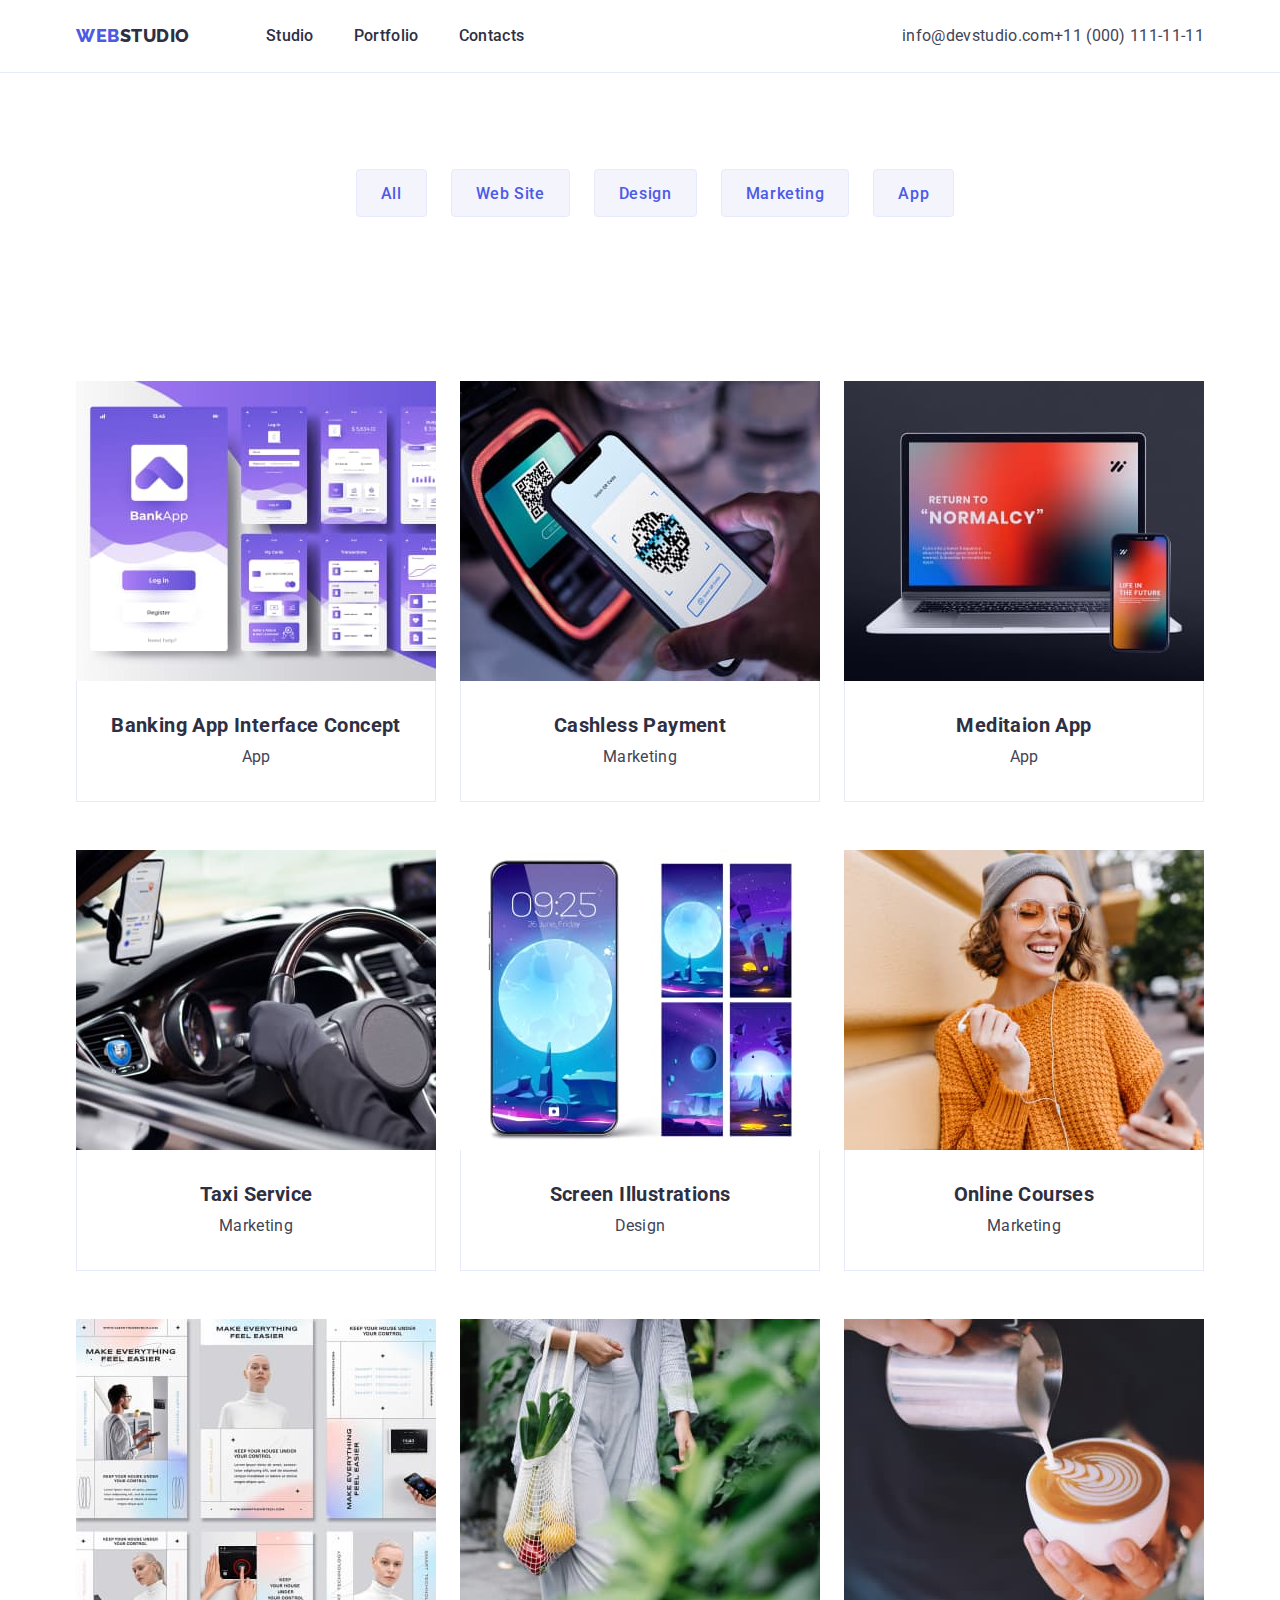
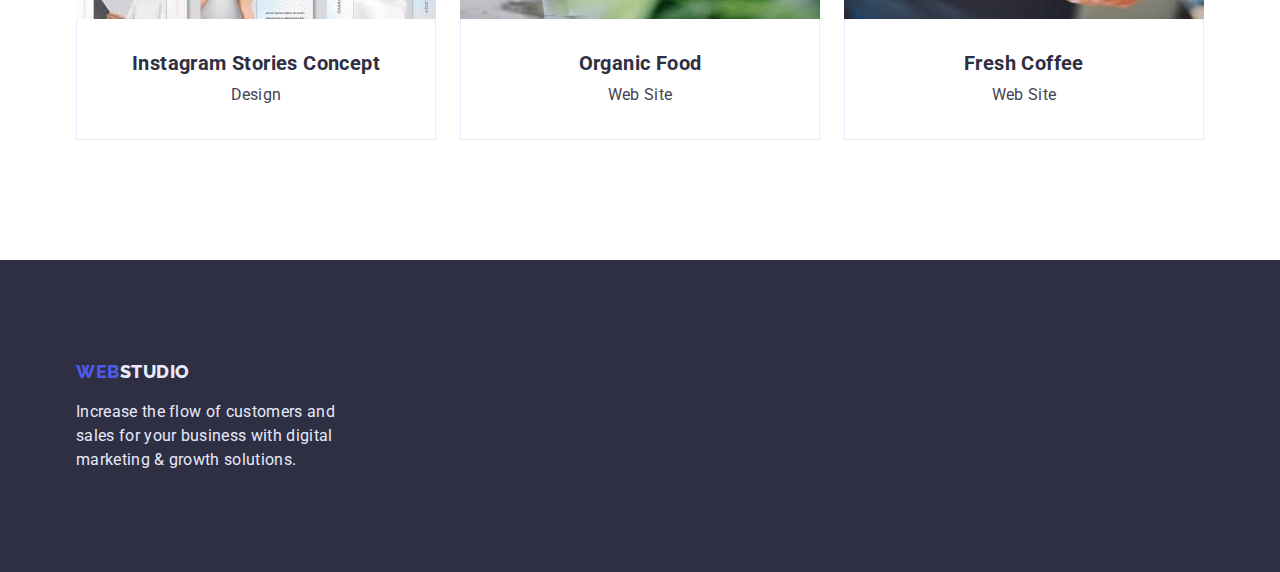
==== commit d6f190db: "зміни від 07.03" ====
--- a/portfolio.html
+++ b/portfolio.html
@@ -5,9 +5,12 @@
     <meta http-equiv="X-UA-Compatible" content="IE=edge" />
     <meta name="viewport" content="width=device-width, initial-scale=1.0" />
     <title>WebStudio</title>
-    <link href="
+    <link
+      href="
 https://cdn.jsdelivr.net/npm/modern-normalize@1.1.0/modern-normalize.min.css
-" rel="stylesheet">
+"
+      rel="stylesheet"
+    />
     <link rel="preconnect" href="https://fonts.googleapis.com" />
     <link rel="preconnect" href="https://fonts.gstatic.com" crossorigin />
     <link
@@ -54,22 +57,31 @@
         </address>
       </div>
     </header>
-<!-- MAIN -->
+    <!-- MAIN -->
     <main>
-      <h1 hidden>Portfolio</h1>
-      <section>
-        <div class="portfolio-buttons-conyainer">
-        <ul class="list flex-list container ">
-          <li class="list-buttons"><button class="portfolio-buttons" type="button">All</button></li>
-          <li class="list-buttons"><button class="portfolio-buttons" type="button">Web Site</button></li>
-          <li class="list-buttons"><button class="portfolio-buttons" type="button">Design</button></li>
-          <li class="list-buttons"><button class="portfolio-buttons" type="button">Marketing</button></li>
-          <li class="list-buttons"><button class="portfolio-buttons" type="button">App</button></li>
+      <section class="container">
+        <h1 hidden>Portfolio</h1>
+        <ul class="list flex-list container portfolio-buttons-conyainer">
+          <li class="list-buttons">
+            <button class="portfolio-buttons" type="button">All</button>
+          </li>
+          <li class="list-buttons">
+            <button class="portfolio-buttons" type="button">Web Site</button>
+          </li>
+          <li class="list-buttons">
+            <button class="portfolio-buttons" type="button">Design</button>
+          </li>
+          <li class="list-buttons">
+            <button class="portfolio-buttons" type="button">Marketing</button>
+          </li>
+          <li class="list-buttons">
+            <button class="portfolio-buttons" type="button">App</button>
+          </li>
         </ul>
-        </div>
-<!-- Project Card  -->
-<div class="project-card-conteiner container">
-        <ui class="list flex-list test" >
+
+        <!-- Project Card  -->
+
+        <ul class="list flex-list test project-card-conteiner">
           <li class="project-card-list">
             <img
               src="./images/project/banking-app.jpg"
@@ -77,10 +89,10 @@
               width="360"
               height="300"
             />
-          <div class="card-border">
-            <h2 class="team-text">Banking App Interface Concept</h2>
-            <p class="team-secondary-text">App</p>
-          </div>
+            <div class="card-border">
+              <h2 class="team-text">Banking App Interface Concept</h2>
+              <p class="team-secondary-text">App</p>
+            </div>
           </li>
           <li class="project-card-list">
             <img
@@ -90,8 +102,8 @@
               height="300"
             />
             <div class="card-border">
-            <h2 class="team-text">Cashless Payment</h2>
-            <p class="team-secondary-text">Marketing</p>
+              <h2 class="team-text">Cashless Payment</h2>
+              <p class="team-secondary-text">Marketing</p>
             </div>
           </li>
           <li class="project-card-list">
@@ -102,8 +114,8 @@
               height="300"
             />
             <div class="card-border">
-            <h2 class="team-text">Meditaion App</h2>
-            <p class="team-secondary-text">App</p>
+              <h2 class="team-text">Meditaion App</h2>
+              <p class="team-secondary-text">App</p>
             </div>
           </li>
           <li class="project-card-list">
@@ -114,8 +126,8 @@
               height="300"
             />
             <div class="card-border">
-            <h2 class="team-text">Taxi Service</h2>
-            <p class="team-secondary-text">Marketing</p>
+              <h2 class="team-text">Taxi Service</h2>
+              <p class="team-secondary-text">Marketing</p>
             </div>
           </li>
           <li class="project-card-list">
@@ -126,8 +138,8 @@
               height="300"
             />
             <div class="card-border">
-            <h2 class="team-text">Screen Illustrations</h2>
-            <p class="team-secondary-text">Design</p>
+              <h2 class="team-text">Screen Illustrations</h2>
+              <p class="team-secondary-text">Design</p>
             </div>
           </li>
           <li class="project-card-list">
@@ -138,8 +150,8 @@
               height="300"
             />
             <div class="card-border">
-            <h2 class="team-text">Online Courses</h2>
-            <p class="team-secondary-text">Marketing</p>
+              <h2 class="team-text">Online Courses</h2>
+              <p class="team-secondary-text">Marketing</p>
             </div>
           </li>
           <li class="project-card-list">
@@ -150,9 +162,9 @@
               height="300"
             />
             <div class="card-border">
-            <h2 class="team-text">Instagram Stories Concept</h2>
-            <p class="team-secondary-text">Design</p>
-          </div>
+              <h2 class="team-text">Instagram Stories Concept</h2>
+              <p class="team-secondary-text">Design</p>
+            </div>
           </li>
           <li class="project-card-list">
             <img
@@ -162,22 +174,23 @@
               height="300"
             />
             <div class="card-border">
-            <h2 class="team-text">Organic Food</h2>
-            <p class="team-secondary-text">Web Site</p>
-            </div>
-          </li>
-          <li class="project-card-list">
-            <img src="./images/project/coffee.jpg" alt="coffee"
-            width="360"
-              height="300"
-              />
-              <div  class="card-border">
-            <h3 class="team-text">Fresh Coffee</h3>
-            <p class="team-secondary-text">Web Site</p>
-          </div>
+              <h2 class="team-text">Organic Food</h2>
+              <p class="team-secondary-text">Web Site</p>
+            </div>
+          </li>
+          <li class="project-card-list">
+            <img
+              src="./images/project/coffee.jpg"
+              alt="coffee"
+              width="360"
+              height="300"
+            />
+            <div class="card-border">
+              <h3 class="team-text">Fresh Coffee</h3>
+              <p class="team-secondary-text">Web Site</p>
+            </div>
           </li>
         </ul>
-        </div>
       </section>
     </main>
     <footer class="footer">
--- a/css/styles.css
+++ b/css/styles.css
@@ -36,7 +36,7 @@
   cursor: pointer;
 }
 .container {
-  width: 1188px;
+  width: 1158px;
   margin-left: auto;
   margin-right: auto;
   padding-left: 15px;
@@ -65,10 +65,12 @@
 
 /* ===============LOGO============== */
 .logo {
+  font-family: "Raleway";
+
   font-weight: 800;
   font-size: 18px;
   line-height: 1.33;
-  display: flex;
+
   align-items: center;
   letter-spacing: 0.03em;
   text-transform: uppercase;
@@ -77,28 +79,12 @@
 }
 
 .header-logo-studio {
-  font-weight: 800;
-  font-size: 18px;
-  line-height: 1.33;
-  display: flex;
-  align-items: center;
-  letter-spacing: 0.03em;
-  text-transform: uppercase;
-  color: var(--title-color);
-}
-.footer-logo-studio {
-  font-family: "Raleway";
-  font-style: normal;
-  font-weight: 800;
-  font-size: 18px;
-  line-height: 1.33;
-  display: flex;
-  align-items: center;
-  letter-spacing: 0.03em;
-  text-transform: uppercase;
-  color: var(--text-footer-color);
-}
-
+  color: var(--title-color);
+}
+
+.header {
+  border-bottom: 1px solid #e7e9fc;
+}
 /* ===============/LOGO/============== */
 .menu {
   display: flex;
@@ -107,8 +93,6 @@
 .flex-list {
   display: flex;
   align-items: center;
-  flex-wrap: wrap;
-  justify-content: center;
 }
 .menu-item:not(:last-child) {
   margin-right: 40px;
@@ -136,12 +120,14 @@
   line-height: 1.5;
   letter-spacing: 0.02em;
   color: var(--text-color);
-  margin-right: 40px;
 }
 
 .mail:hover,
 .mail:focus {
   color: var(--hover-focus-color);
+}
+.address-list {
+  margin-right: 40px;
 }
 /* ==========/Contacts/========= */
 
@@ -160,7 +146,7 @@
   margin-right: auto;
   margin-left: auto;
   width: 496px;
-  padding-bottom: 48px;
+  margin-bottom: 48px;
   text-align: center;
 }
 
@@ -180,6 +166,7 @@
   padding-bottom: 16px;
   padding-left: 32px;
   padding-right: 32px;
+  border: none;
   margin-left: auto;
   margin-right: auto;
 }
@@ -195,7 +182,6 @@
 .secondary-flex-list {
   display: flex;
   align-items: center;
-  justify-content: center;
 }
 .secondary-section {
   padding-top: 120px;
@@ -218,11 +204,13 @@
 .secondary-section-list:not(:last-child) {
   margin-right: 24px;
 }
+.secondary-section-list {
+  width: 264px;
+}
 
 /* ==================/Section2/======== */
 /* ============What are we doing======= */
 .works-container {
-  padding-top: 120px;
   padding-bottom: 120px;
 }
 
@@ -234,10 +222,11 @@
   color: var(--title-color);
   text-transform: capitalize;
   margin-bottom: 72px;
-  margin-left: auto;
-  margin-right: auto;
-  width: 496px;
-  text-align: center;
+
+  text-align: center;
+}
+.works-container-list {
+  width: 360px;
 }
 .works-container-list:not(:last-child) {
   margin-right: 24px;
@@ -247,14 +236,16 @@
 
 /* ==============Team============ */
 .team-container {
+}
+.team-section {
+  background-color: var(--team-section-color);
   padding-top: 120px;
   padding-bottom: 120px;
 }
-.team-section {
-  background-color: var(--team-section-color);
-}
 .team-img {
   background-color: var(--main-background-color);
+  width: 264px;
+  border-radius: 0px 0px 4px 4px;
 }
 .team-img:not(:last-child) {
   margin-right: 24px;
@@ -268,6 +259,7 @@
   margin-left: auto;
   margin-right: auto;
   text-align: center;
+  margin-bottom: 8px;
 }
 .team-secondary-text {
   line-height: 1.5;
@@ -279,43 +271,50 @@
 }
 .team-card-wrapper {
   padding-top: 32px;
+  padding-bottom: 32px;
+  padding-left: 16px;
+  padding-right: 16px;
 }
 /* ==============/Team/============ */
 /* ============footer============= */
+.footer-logo-studio {
+  font-family: "Raleway";
+  font-style: normal;
+  font-weight: 800;
+  font-size: 18px;
+  line-height: 1.33;
+  letter-spacing: 0.03em;
+  text-transform: uppercase;
+  color: var(--text-footer-color);
+}
 .footer-text-description {
   font-weight: 400;
   line-height: 1.5;
   letter-spacing: 0.02em;
   color: var(--text-footer-color);
   width: 264px;
-  padding-top: 16px;
+  margin-top: 16px;
 }
 .footer {
   background-color: var(--footer-beckground-color);
-}
-.footer-container {
   padding-top: 100px;
   padding-bottom: 100px;
-}
+  margin-right: 0;
+}
+
 /* ============/footer/============= */
 
 /* ========== PORTFOLIO===+++====== */
 /* ===========portfolio-buttons===== */
 .portfolio-buttons {
   color: var(--blue-text-color);
-  display: flex;
-  flex-direction: row;
-  justify-content: center;
-  align-items: center;
+  font-weight: 500;
   padding: 12px 24px;
-  width: 126px;
   height: 48px;
   background: var(--team-section-color);
   border: 1px solid var(--text-footer-color);
   border-radius: 4px;
   line-height: 24px;
-  display: flex;
-  align-items: center;
   text-align: center;
   letter-spacing: 0.04em;
   color: #4d5ae5;
@@ -327,11 +326,12 @@
   background: var(--hover-focus-color);
   box-shadow: 0px 3px 1px rgba(0, 0, 0, 0.1), 0px 2px 1px rgba(0, 0, 0, 0.08),
     0px 2px 2px rgba(0, 0, 0, 0.12);
-  border-radius: 4px;
+  border-color: transparent;
 }
 .portfolio-buttons-conyainer {
   padding-top: 96px;
   padding-bottom: 92px;
+  justify-content: center;
 }
 .list-buttons:not(:last-child) {
   margin-right: 24px;
@@ -345,10 +345,13 @@
 }
 
 .project-card-list {
+  width: 360px;
 }
 
 .card-border {
   border: 1px solid #e7e9fc;
+  border-top: none;
+  padding: 32px 16px;
 }
 /* ============/Project Card/============ */
 /* ==========//PORTFOLIO//============ */
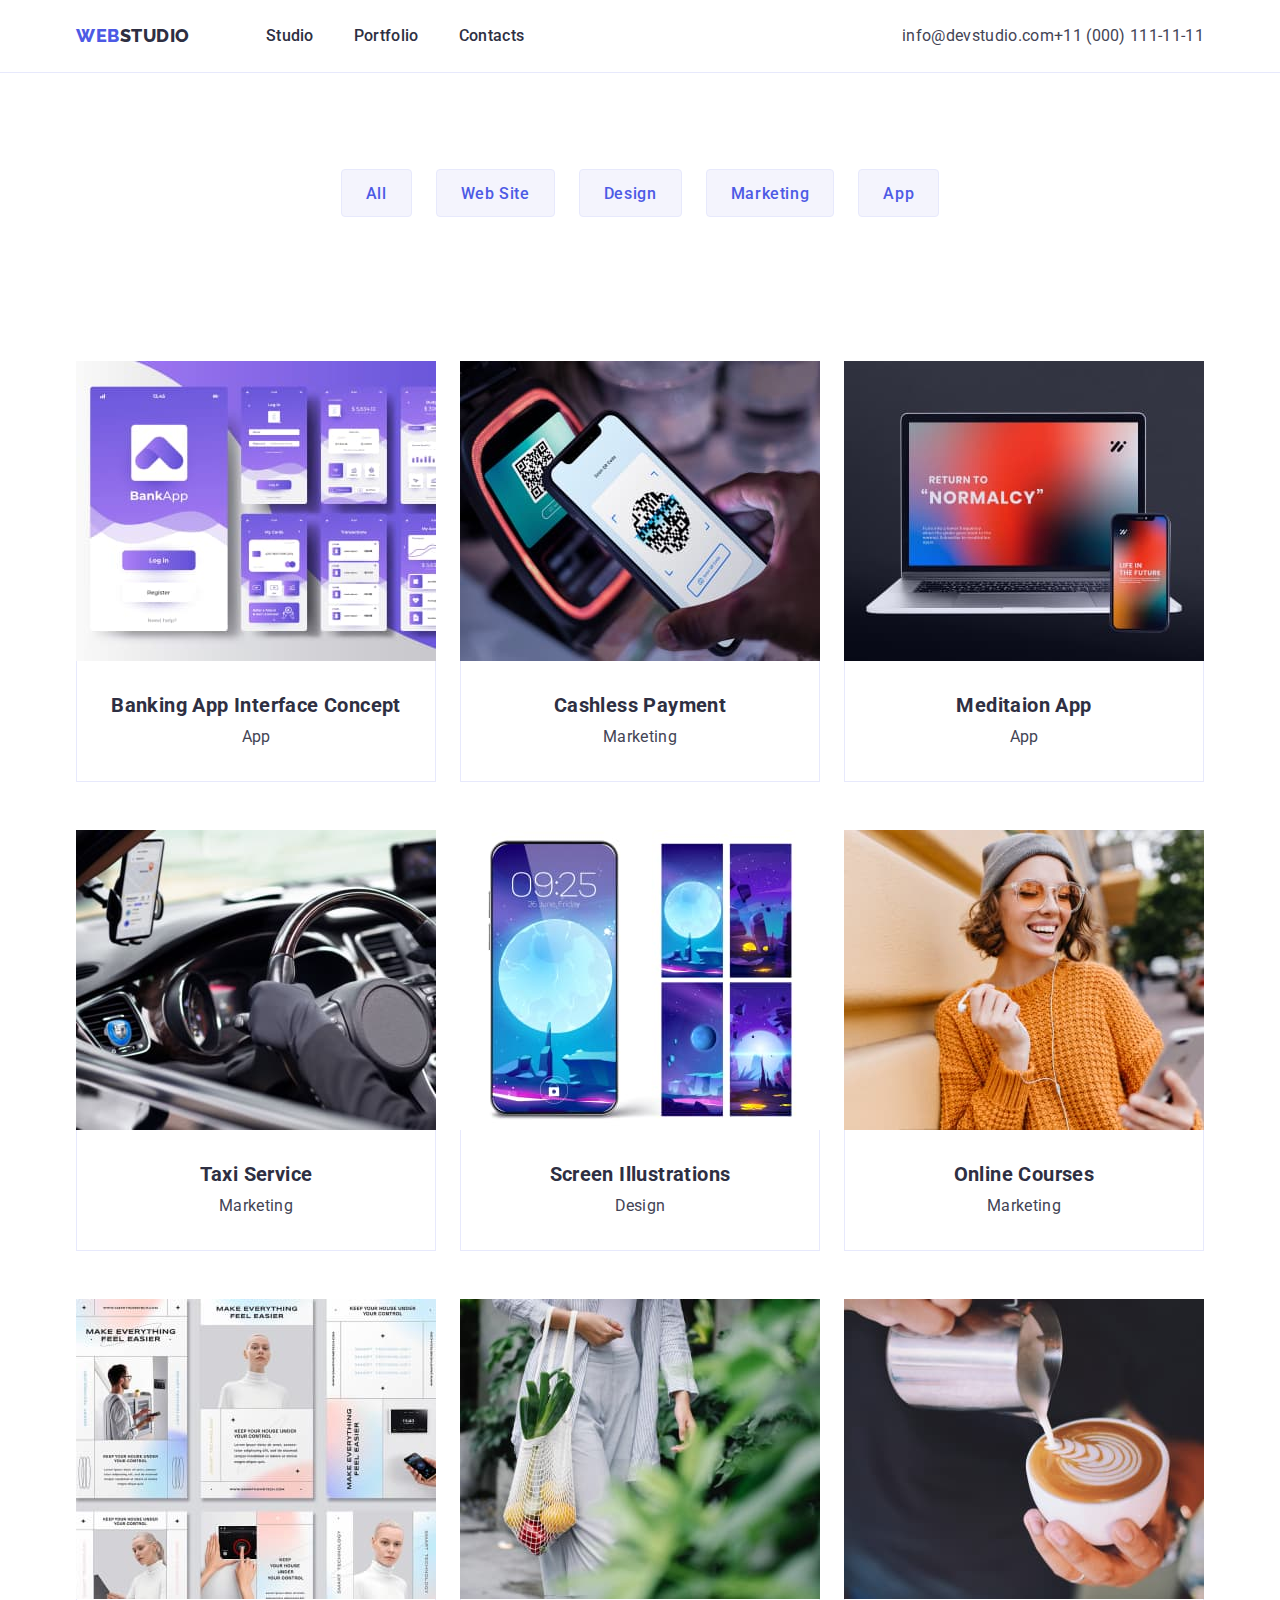
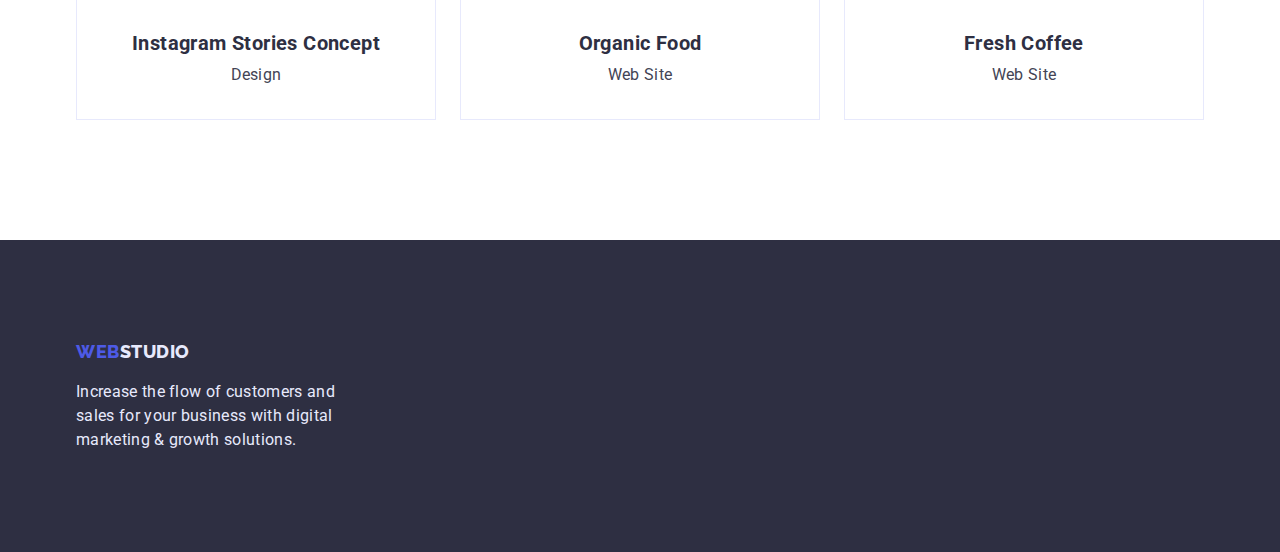
==== commit 7d8ff6bf: "commit fin" ====
--- a/portfolio.html
+++ b/portfolio.html
@@ -59,143 +59,145 @@
     </header>
     <!-- MAIN -->
     <main>
-      <section class="container">
-        <h1 hidden>Portfolio</h1>
-        <ul class="list flex-list container portfolio-buttons-conyainer">
-          <li class="list-buttons">
-            <button class="portfolio-buttons" type="button">All</button>
-          </li>
-          <li class="list-buttons">
-            <button class="portfolio-buttons" type="button">Web Site</button>
-          </li>
-          <li class="list-buttons">
-            <button class="portfolio-buttons" type="button">Design</button>
-          </li>
-          <li class="list-buttons">
-            <button class="portfolio-buttons" type="button">Marketing</button>
-          </li>
-          <li class="list-buttons">
-            <button class="portfolio-buttons" type="button">App</button>
-          </li>
-        </ul>
+      <section class="portfolio-section">
+        <div class="container">
+          <h1 hidden>Portfolio</h1>
+          <ul class="list flex-list portfolio-buttons-container">
+            <li class="list-buttons">
+              <button class="portfolio-buttons" type="button">All</button>
+            </li>
+            <li class="list-buttons">
+              <button class="portfolio-buttons" type="button">Web Site</button>
+            </li>
+            <li class="list-buttons">
+              <button class="portfolio-buttons" type="button">Design</button>
+            </li>
+            <li class="list-buttons">
+              <button class="portfolio-buttons" type="button">Marketing</button>
+            </li>
+            <li class="list-buttons">
+              <button class="portfolio-buttons" type="button">App</button>
+            </li>
+          </ul>
 
-        <!-- Project Card  -->
+          <!-- Project Card  -->
 
-        <ul class="list flex-list test project-card-conteiner">
-          <li class="project-card-list">
-            <img
-              src="./images/project/banking-app.jpg"
-              alt="Banking App Interface"
-              width="360"
-              height="300"
-            />
-            <div class="card-border">
-              <h2 class="team-text">Banking App Interface Concept</h2>
-              <p class="team-secondary-text">App</p>
-            </div>
-          </li>
-          <li class="project-card-list">
-            <img
-              src="./images/project/cashless-payment.jpg"
-              alt="bank terminal"
-              width="360"
-              height="300"
-            />
-            <div class="card-border">
-              <h2 class="team-text">Cashless Payment</h2>
-              <p class="team-secondary-text">Marketing</p>
-            </div>
-          </li>
-          <li class="project-card-list">
-            <img
-              src="./images/project/meditaion.jpg"
-              alt="app"
-              width="360"
-              height="300"
-            />
-            <div class="card-border">
-              <h2 class="team-text">Meditaion App</h2>
-              <p class="team-secondary-text">App</p>
-            </div>
-          </li>
-          <li class="project-card-list">
-            <img
-              src="./images/project/driver.jpg"
-              alt="the driver"
-              width="360"
-              height="300"
-            />
-            <div class="card-border">
-              <h2 class="team-text">Taxi Service</h2>
-              <p class="team-secondary-text">Marketing</p>
-            </div>
-          </li>
-          <li class="project-card-list">
-            <img
-              src="./images/project/cellphone.jpg"
-              alt="Screen Illustrations"
-              width="360"
-              height="300"
-            />
-            <div class="card-border">
-              <h2 class="team-text">Screen Illustrations</h2>
-              <p class="team-secondary-text">Design</p>
-            </div>
-          </li>
-          <li class="project-card-list">
-            <img
-              src="./images/project/girl.jpg"
-              alt="happy girl"
-              width="360"
-              height="300"
-            />
-            <div class="card-border">
-              <h2 class="team-text">Online Courses</h2>
-              <p class="team-secondary-text">Marketing</p>
-            </div>
-          </li>
-          <li class="project-card-list">
-            <img
-              src="./images/project/instagram.jpg"
-              alt="Instagram content"
-              width="360"
-              height="300"
-            />
-            <div class="card-border">
-              <h2 class="team-text">Instagram Stories Concept</h2>
-              <p class="team-secondary-text">Design</p>
-            </div>
-          </li>
-          <li class="project-card-list">
-            <img
-              src="./images/project/food.jpg"
-              alt="a bag of vegetables"
-              width="360"
-              height="300"
-            />
-            <div class="card-border">
-              <h2 class="team-text">Organic Food</h2>
-              <p class="team-secondary-text">Web Site</p>
-            </div>
-          </li>
-          <li class="project-card-list">
-            <img
-              src="./images/project/coffee.jpg"
-              alt="coffee"
-              width="360"
-              height="300"
-            />
-            <div class="card-border">
-              <h3 class="team-text">Fresh Coffee</h3>
-              <p class="team-secondary-text">Web Site</p>
-            </div>
-          </li>
-        </ul>
+          <ul class="list flex-list test">
+            <li class="project-card-list">
+              <img
+                src="./images/project/banking-app.jpg"
+                alt="Banking App Interface"
+                width="360"
+                height="300"
+              />
+              <div class="card-border">
+                <h2 class="team-text">Banking App Interface Concept</h2>
+                <p class="team-secondary-text">App</p>
+              </div>
+            </li>
+            <li class="project-card-list">
+              <img
+                src="./images/project/cashless-payment.jpg"
+                alt="bank terminal"
+                width="360"
+                height="300"
+              />
+              <div class="card-border">
+                <h2 class="team-text">Cashless Payment</h2>
+                <p class="team-secondary-text">Marketing</p>
+              </div>
+            </li>
+            <li class="project-card-list">
+              <img
+                src="./images/project/meditaion.jpg"
+                alt="app"
+                width="360"
+                height="300"
+              />
+              <div class="card-border">
+                <h2 class="team-text">Meditaion App</h2>
+                <p class="team-secondary-text">App</p>
+              </div>
+            </li>
+            <li class="project-card-list">
+              <img
+                src="./images/project/driver.jpg"
+                alt="the driver"
+                width="360"
+                height="300"
+              />
+              <div class="card-border">
+                <h2 class="team-text">Taxi Service</h2>
+                <p class="team-secondary-text">Marketing</p>
+              </div>
+            </li>
+            <li class="project-card-list">
+              <img
+                src="./images/project/cellphone.jpg"
+                alt="Screen Illustrations"
+                width="360"
+                height="300"
+              />
+              <div class="card-border">
+                <h2 class="team-text">Screen Illustrations</h2>
+                <p class="team-secondary-text">Design</p>
+              </div>
+            </li>
+            <li class="project-card-list">
+              <img
+                src="./images/project/girl.jpg"
+                alt="happy girl"
+                width="360"
+                height="300"
+              />
+              <div class="card-border">
+                <h2 class="team-text">Online Courses</h2>
+                <p class="team-secondary-text">Marketing</p>
+              </div>
+            </li>
+            <li class="project-card-list">
+              <img
+                src="./images/project/instagram.jpg"
+                alt="Instagram content"
+                width="360"
+                height="300"
+              />
+              <div class="card-border">
+                <h2 class="team-text">Instagram Stories Concept</h2>
+                <p class="team-secondary-text">Design</p>
+              </div>
+            </li>
+            <li class="project-card-list">
+              <img
+                src="./images/project/food.jpg"
+                alt="a bag of vegetables"
+                width="360"
+                height="300"
+              />
+              <div class="card-border">
+                <h2 class="team-text">Organic Food</h2>
+                <p class="team-secondary-text">Web Site</p>
+              </div>
+            </li>
+            <li class="project-card-list">
+              <img
+                src="./images/project/coffee.jpg"
+                alt="coffee"
+                width="360"
+                height="300"
+              />
+              <div class="card-border">
+                <h3 class="team-text">Fresh Coffee</h3>
+                <p class="team-secondary-text">Web Site</p>
+              </div>
+            </li>
+          </ul>
+        </div>
       </section>
     </main>
     <footer class="footer">
       <div class="container footer-container">
-        <a class="logo link" href="./index.html"
+        <a class="logo link footer-flex" href="./index.html"
           >Web<span class="footer-logo-studio">Studio</span>
         </a>
         <p class="footer-text-description">
--- a/css/styles.css
+++ b/css/styles.css
@@ -235,8 +235,7 @@
 /* ===========/What are we doing/====== */
 
 /* ==============Team============ */
-.team-container {
-}
+
 .team-section {
   background-color: var(--team-section-color);
   padding-top: 120px;
@@ -299,6 +298,8 @@
   background-color: var(--footer-beckground-color);
   padding-top: 100px;
   padding-bottom: 100px;
+}
+.footer-flex {
   margin-right: 0;
 }
 
@@ -306,6 +307,10 @@
 
 /* ========== PORTFOLIO===+++====== */
 /* ===========portfolio-buttons===== */
+.portfolio-section {
+  padding-top: 96px;
+  padding-bottom: 120px;
+}
 .portfolio-buttons {
   color: var(--blue-text-color);
   font-weight: 500;
@@ -318,6 +323,7 @@
   text-align: center;
   letter-spacing: 0.04em;
   color: #4d5ae5;
+  margin-bottom: 72px;
 }
 
 .portfolio-buttons:hover,
@@ -328,10 +334,9 @@
     0px 2px 2px rgba(0, 0, 0, 0.12);
   border-color: transparent;
 }
-.portfolio-buttons-conyainer {
-  padding-top: 96px;
-  padding-bottom: 92px;
+.portfolio-buttons-container {
   justify-content: center;
+  margin-bottom: 72px;
 }
 .list-buttons:not(:last-child) {
   margin-right: 24px;
@@ -339,10 +344,6 @@
 
 /* ===========//portfolio-buttons//===== */
 /* ============Project Card============ */
-.project-card-conteiner {
-  padding-top: 72px;
-  padding-bottom: 120px;
-}
 
 .project-card-list {
   width: 360px;
